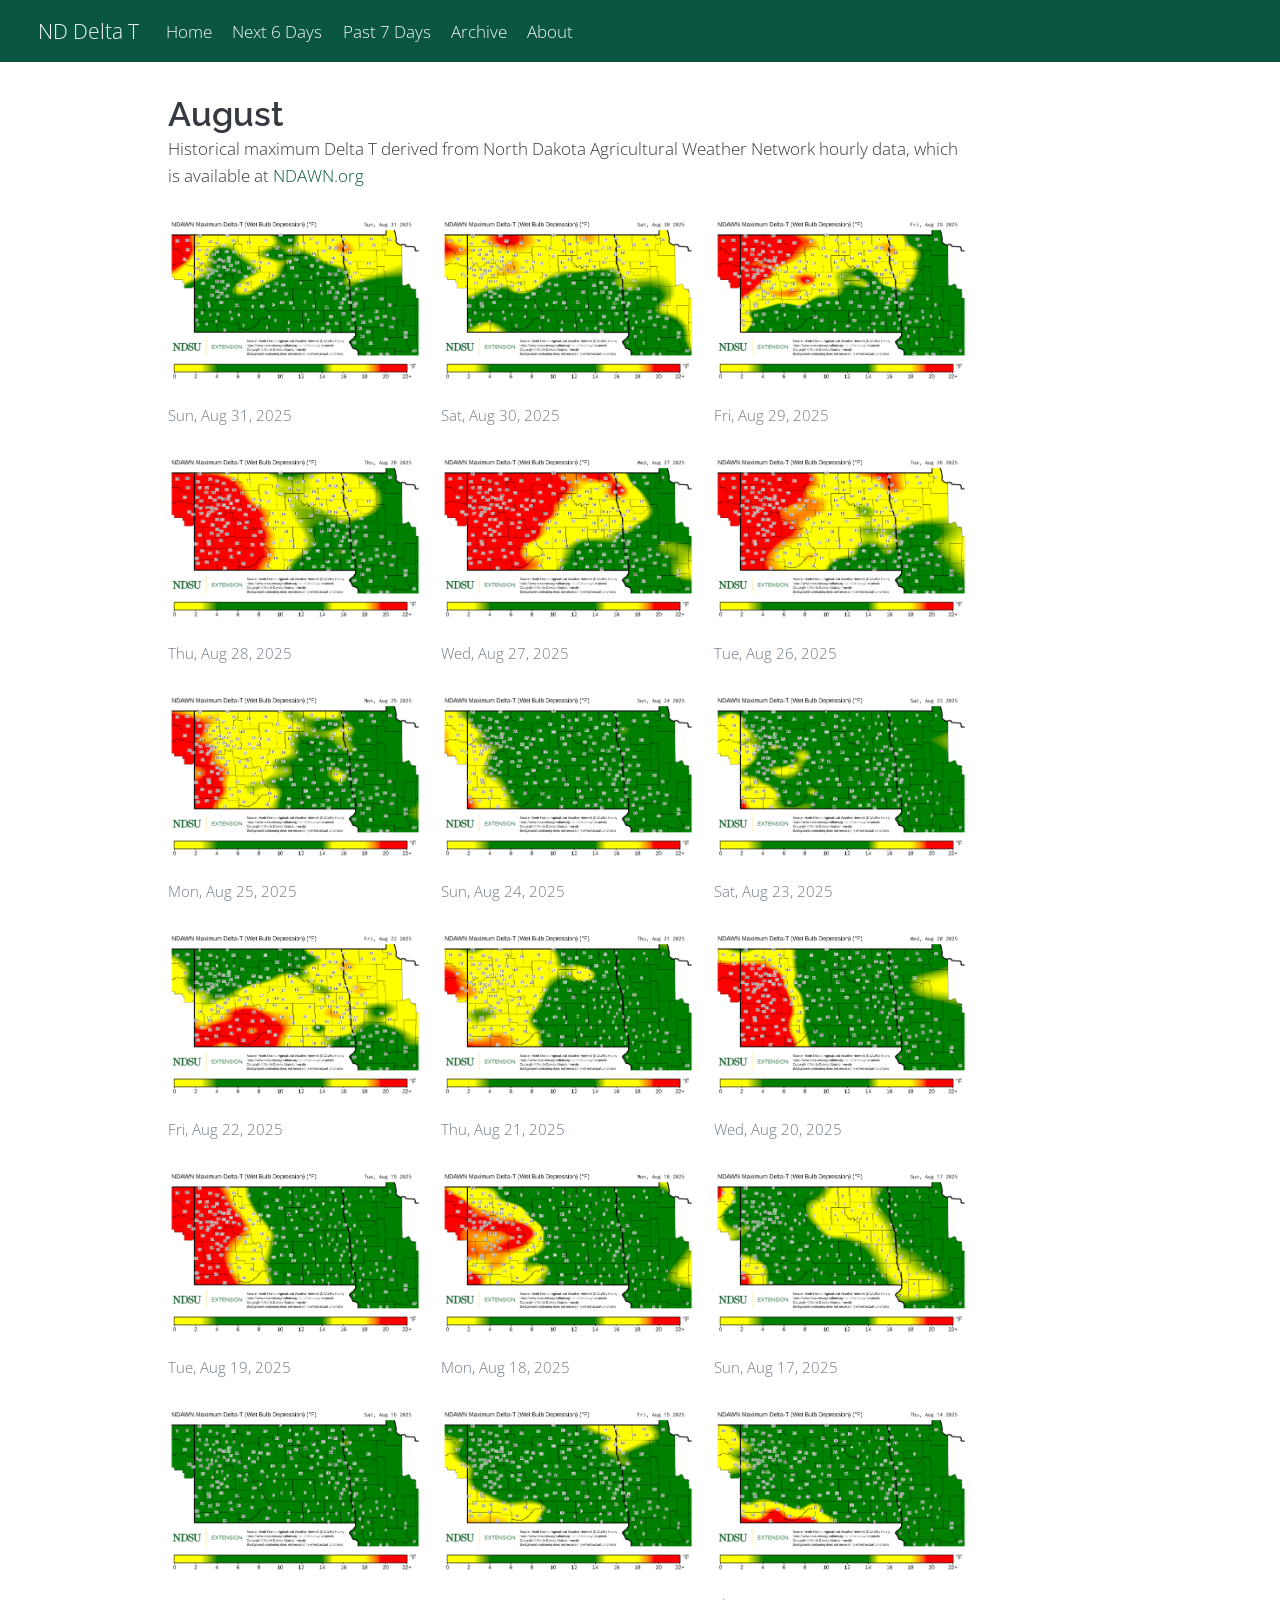
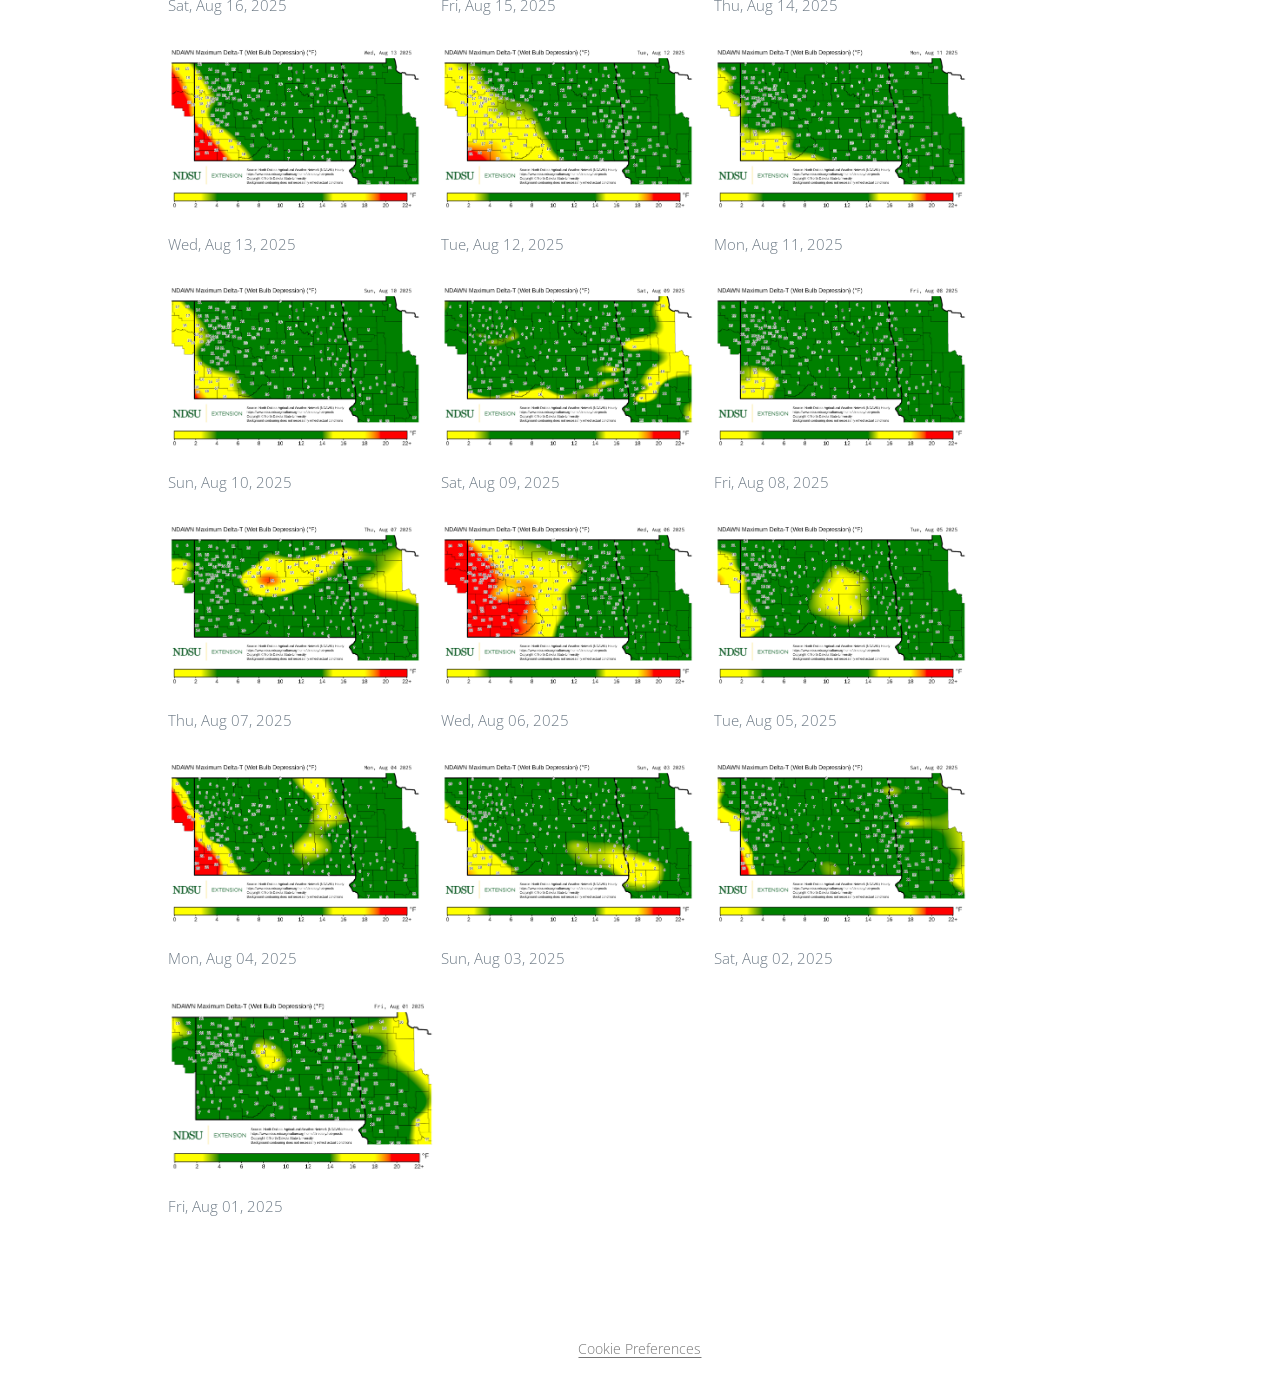
==== galleries/aug/index.html @ 1aa44718 "Built site for gh-pages" ====
<!DOCTYPE html>
<html xmlns="http://www.w3.org/1999/xhtml" lang="en" xml:lang="en"><head>

<meta charset="utf-8">
<meta name="generator" content="quarto-1.7.34">

<meta name="viewport" content="width=device-width, initial-scale=1.0, user-scalable=yes">

<meta name="description" content="Historical maximum Delta T derived from North Dakota Agricultural Weather Network hourly data, which is available at NDAWN.org">

<title>August – ND Delta T</title>
<style>
code{white-space: pre-wrap;}
span.smallcaps{font-variant: small-caps;}
div.columns{display: flex; gap: min(4vw, 1.5em);}
div.column{flex: auto; overflow-x: auto;}
div.hanging-indent{margin-left: 1.5em; text-indent: -1.5em;}
ul.task-list{list-style: none;}
ul.task-list li input[type="checkbox"] {
  width: 0.8em;
  margin: 0 0.8em 0.2em -1em; /* quarto-specific, see https://github.com/quarto-dev/quarto-cli/issues/4556 */ 
  vertical-align: middle;
}
</style>


<script src="../../site_libs/quarto-nav/quarto-nav.js"></script>
<script src="../../site_libs/quarto-nav/headroom.min.js"></script>
<script src="../../site_libs/clipboard/clipboard.min.js"></script>
<script src="../../site_libs/quarto-search/autocomplete.umd.js"></script>
<script src="../../site_libs/quarto-search/fuse.min.js"></script>
<script src="../../site_libs/quarto-search/quarto-search.js"></script>
<meta name="quarto:offset" content="../../">
<script src="../../site_libs/cookie-consent/cookie-consent.js"></script>
<link href="../../site_libs/cookie-consent/cookie-consent.css" rel="stylesheet">
<script src="../../site_libs/quarto-html/quarto.js" type="module"></script>
<script src="../../site_libs/quarto-html/tabsets/tabsets.js" type="module"></script>
<script src="../../site_libs/quarto-html/popper.min.js"></script>
<script src="../../site_libs/quarto-html/tippy.umd.min.js"></script>
<script src="../../site_libs/quarto-html/anchor.min.js"></script>
<link href="../../site_libs/quarto-html/tippy.css" rel="stylesheet">
<link href="../../site_libs/quarto-html/quarto-syntax-highlighting-7f7559df9aa140eca8ced59a27863313.css" rel="stylesheet" id="quarto-text-highlighting-styles">
<script src="../../site_libs/bootstrap/bootstrap.min.js"></script>
<link href="../../site_libs/bootstrap/bootstrap-icons.css" rel="stylesheet">
<link href="../../site_libs/bootstrap/bootstrap-f0bf9ab536efa5c2243eb771dac2a455.min.css" rel="stylesheet" append-hash="true" id="quarto-bootstrap" data-mode="light">
<script src="../../site_libs/quarto-contrib/glightbox/glightbox.min.js"></script>
<link href="../../site_libs/quarto-contrib/glightbox/glightbox.min.css" rel="stylesheet">
<link href="../../site_libs/quarto-contrib/glightbox/lightbox.css" rel="stylesheet">
<script id="quarto-search-options" type="application/json">{
  "location": "navbar",
  "copy-button": false,
  "collapse-after": 3,
  "panel-placement": "end",
  "type": "overlay",
  "limit": 50,
  "keyboard-shortcut": [
    "f",
    "/",
    "s"
  ],
  "show-item-context": false,
  "language": {
    "search-no-results-text": "No results",
    "search-matching-documents-text": "matching documents",
    "search-copy-link-title": "Copy link to search",
    "search-hide-matches-text": "Hide additional matches",
    "search-more-match-text": "more match in this document",
    "search-more-matches-text": "more matches in this document",
    "search-clear-button-title": "Clear",
    "search-text-placeholder": "",
    "search-detached-cancel-button-title": "Cancel",
    "search-submit-button-title": "Submit",
    "search-label": "Search"
  }
}</script>
<script async="" src="https://www.googletagmanager.com/gtag/js?id=G-9KB6294MHK"></script>

<script type="text/plain" cookie-consent="tracking">

window.dataLayer = window.dataLayer || [];
function gtag(){dataLayer.push(arguments);}
gtag('js', new Date());
gtag('config', 'G-9KB6294MHK', { 'anonymize_ip': true});
</script>

<script type="text/javascript" charset="UTF-8">
document.addEventListener('DOMContentLoaded', function () {
cookieconsent.run({
  "notice_banner_type":"simple",
  "consent_type":"implied",
  "palette":"light",
  "language":"en",
  "page_load_consent_levels":["strictly-necessary","functionality","tracking","targeting"],
  "notice_banner_reject_button_hide":false,
  "preferences_center_close_button_hide":false,
  "website_name":""
  ,
"language":"en"
  });
});
</script> 
  


<link rel="stylesheet" href="../../styles.css">
</head>

<body class="nav-fixed quarto-light">

<div id="quarto-search-results"></div>
  <header id="quarto-header" class="headroom fixed-top">
    <nav class="navbar navbar-expand-lg " data-bs-theme="dark">
      <div class="navbar-container container-fluid">
      <div class="navbar-brand-container mx-auto">
    <a href="../../index.html" class="navbar-brand navbar-brand-logo">
    <img src="../../bin/ndsu-extension-gold-white-logo.png" alt="" class="navbar-logo">
    </a>
    <a class="navbar-brand" href="../../index.html">
    <span class="navbar-title">ND Delta T</span>
    </a>
  </div>
          <button class="navbar-toggler" type="button" data-bs-toggle="collapse" data-bs-target="#navbarCollapse" aria-controls="navbarCollapse" role="menu" aria-expanded="false" aria-label="Toggle navigation" onclick="if (window.quartoToggleHeadroom) { window.quartoToggleHeadroom(); }">
  <span class="navbar-toggler-icon"></span>
</button>
          <div class="collapse navbar-collapse" id="navbarCollapse">
            <ul class="navbar-nav navbar-nav-scroll me-auto">
  <li class="nav-item">
    <a class="nav-link" href="../../index.html"> 
<span class="menu-text">Home</span></a>
  </li>  
  <li class="nav-item">
    <a class="nav-link" href="../../forecast.html"> 
<span class="menu-text">Next 6 Days</span></a>
  </li>  
  <li class="nav-item">
    <a class="nav-link" href="../../historical.html"> 
<span class="menu-text">Past 7 Days</span></a>
  </li>  
  <li class="nav-item">
    <a class="nav-link" href="../../galleries.html"> 
<span class="menu-text">Archive</span></a>
  </li>  
  <li class="nav-item">
    <a class="nav-link" href="../../about.html"> 
<span class="menu-text">About</span></a>
  </li>  
</ul>
          </div> <!-- /navcollapse -->
            <div class="quarto-navbar-tools">
</div>
      </div> <!-- /container-fluid -->
    </nav>
</header>
<!-- content -->
<div id="quarto-content" class="quarto-container page-columns page-rows-contents page-layout-article page-navbar">
<!-- sidebar -->
<!-- margin-sidebar -->
    <div id="quarto-margin-sidebar" class="sidebar margin-sidebar zindex-bottom">
        
    </div>
<!-- main -->
<main class="content" id="quarto-document-content">

<header id="title-block-header" class="quarto-title-block default">
<div class="quarto-title">
<h1 class="title">August</h1>
</div>

<div>
  <div class="description">
    Historical maximum Delta T derived from North Dakota Agricultural Weather Network hourly data, which is available at <a href="https://ndawn.ndsu.nodak.edu/current.html">NDAWN.org</a>
  </div>
</div>


<div class="quarto-title-meta">

    
  
    
  </div>
  


</header>


<div class="quarto-layout-panel" data-layout-ncol="3">
<div class="quarto-layout-row">
<div class="quarto-layout-cell" style="flex-basis: 33.3%;justify-content: flex-start;">
<div class="quarto-figure quarto-figure-center">
<figure class="figure">
<p><a href="images/historical-delta-t-2025-08-31.png" class="lightbox" data-gallery="gallery" title="Sun, Aug 31, 2025"><img src="images/historical-delta-t-2025-08-31.png" class="img-fluid figure-img" alt="historical-delta-t-2025-08-31"></a></p>
<figcaption>Sun, Aug 31, 2025</figcaption>
</figure>
</div>
</div>
<div class="quarto-layout-cell" style="flex-basis: 33.3%;justify-content: flex-start;">
<div class="quarto-figure quarto-figure-center">
<figure class="figure">
<p><a href="images/historical-delta-t-2025-08-30.png" class="lightbox" data-gallery="gallery" title="Sat, Aug 30, 2025"><img src="images/historical-delta-t-2025-08-30.png" class="img-fluid figure-img" alt="historical-delta-t-2025-08-30"></a></p>
<figcaption>Sat, Aug 30, 2025</figcaption>
</figure>
</div>
</div>
<div class="quarto-layout-cell" style="flex-basis: 33.3%;justify-content: flex-start;">
<div class="quarto-figure quarto-figure-center">
<figure class="figure">
<p><a href="images/historical-delta-t-2025-08-29.png" class="lightbox" data-gallery="gallery" title="Fri, Aug 29, 2025"><img src="images/historical-delta-t-2025-08-29.png" class="img-fluid figure-img" alt="historical-delta-t-2025-08-29"></a></p>
<figcaption>Fri, Aug 29, 2025</figcaption>
</figure>
</div>
</div>
</div>
<div class="quarto-layout-row">
<div class="quarto-layout-cell" style="flex-basis: 33.3%;justify-content: flex-start;">
<div class="quarto-figure quarto-figure-center">
<figure class="figure">
<p><a href="images/historical-delta-t-2025-08-28.png" class="lightbox" data-gallery="gallery" title="Thu, Aug 28, 2025"><img src="images/historical-delta-t-2025-08-28.png" class="img-fluid figure-img" alt="historical-delta-t-2025-08-28"></a></p>
<figcaption>Thu, Aug 28, 2025</figcaption>
</figure>
</div>
</div>
<div class="quarto-layout-cell" style="flex-basis: 33.3%;justify-content: flex-start;">
<div class="quarto-figure quarto-figure-center">
<figure class="figure">
<p><a href="images/historical-delta-t-2025-08-27.png" class="lightbox" data-gallery="gallery" title="Wed, Aug 27, 2025"><img src="images/historical-delta-t-2025-08-27.png" class="img-fluid figure-img" alt="historical-delta-t-2025-08-27"></a></p>
<figcaption>Wed, Aug 27, 2025</figcaption>
</figure>
</div>
</div>
<div class="quarto-layout-cell" style="flex-basis: 33.3%;justify-content: flex-start;">
<div class="quarto-figure quarto-figure-center">
<figure class="figure">
<p><a href="images/historical-delta-t-2025-08-26.png" class="lightbox" data-gallery="gallery" title="Tue, Aug 26, 2025"><img src="images/historical-delta-t-2025-08-26.png" class="img-fluid figure-img" alt="historical-delta-t-2025-08-26"></a></p>
<figcaption>Tue, Aug 26, 2025</figcaption>
</figure>
</div>
</div>
</div>
<div class="quarto-layout-row">
<div class="quarto-layout-cell" style="flex-basis: 33.3%;justify-content: flex-start;">
<div class="quarto-figure quarto-figure-center">
<figure class="figure">
<p><a href="images/historical-delta-t-2025-08-25.png" class="lightbox" data-gallery="gallery" title="Mon, Aug 25, 2025"><img src="images/historical-delta-t-2025-08-25.png" class="img-fluid figure-img" alt="historical-delta-t-2025-08-25"></a></p>
<figcaption>Mon, Aug 25, 2025</figcaption>
</figure>
</div>
</div>
<div class="quarto-layout-cell" style="flex-basis: 33.3%;justify-content: flex-start;">
<div class="quarto-figure quarto-figure-center">
<figure class="figure">
<p><a href="images/historical-delta-t-2025-08-24.png" class="lightbox" data-gallery="gallery" title="Sun, Aug 24, 2025"><img src="images/historical-delta-t-2025-08-24.png" class="img-fluid figure-img" alt="historical-delta-t-2025-08-24"></a></p>
<figcaption>Sun, Aug 24, 2025</figcaption>
</figure>
</div>
</div>
<div class="quarto-layout-cell" style="flex-basis: 33.3%;justify-content: flex-start;">
<div class="quarto-figure quarto-figure-center">
<figure class="figure">
<p><a href="images/historical-delta-t-2025-08-23.png" class="lightbox" data-gallery="gallery" title="Sat, Aug 23, 2025"><img src="images/historical-delta-t-2025-08-23.png" class="img-fluid figure-img" alt="historical-delta-t-2025-08-23"></a></p>
<figcaption>Sat, Aug 23, 2025</figcaption>
</figure>
</div>
</div>
</div>
<div class="quarto-layout-row">
<div class="quarto-layout-cell" style="flex-basis: 33.3%;justify-content: flex-start;">
<div class="quarto-figure quarto-figure-center">
<figure class="figure">
<p><a href="images/historical-delta-t-2025-08-22.png" class="lightbox" data-gallery="gallery" title="Fri, Aug 22, 2025"><img src="images/historical-delta-t-2025-08-22.png" class="img-fluid figure-img" alt="historical-delta-t-2025-08-22"></a></p>
<figcaption>Fri, Aug 22, 2025</figcaption>
</figure>
</div>
</div>
<div class="quarto-layout-cell" style="flex-basis: 33.3%;justify-content: flex-start;">
<div class="quarto-figure quarto-figure-center">
<figure class="figure">
<p><a href="images/historical-delta-t-2025-08-21.png" class="lightbox" data-gallery="gallery" title="Thu, Aug 21, 2025"><img src="images/historical-delta-t-2025-08-21.png" class="img-fluid figure-img" alt="historical-delta-t-2025-08-21"></a></p>
<figcaption>Thu, Aug 21, 2025</figcaption>
</figure>
</div>
</div>
<div class="quarto-layout-cell" style="flex-basis: 33.3%;justify-content: flex-start;">
<div class="quarto-figure quarto-figure-center">
<figure class="figure">
<p><a href="images/historical-delta-t-2025-08-20.png" class="lightbox" data-gallery="gallery" title="Wed, Aug 20, 2025"><img src="images/historical-delta-t-2025-08-20.png" class="img-fluid figure-img" alt="historical-delta-t-2025-08-20"></a></p>
<figcaption>Wed, Aug 20, 2025</figcaption>
</figure>
</div>
</div>
</div>
<div class="quarto-layout-row">
<div class="quarto-layout-cell" style="flex-basis: 33.3%;justify-content: flex-start;">
<div class="quarto-figure quarto-figure-center">
<figure class="figure">
<p><a href="images/historical-delta-t-2025-08-19.png" class="lightbox" data-gallery="gallery" title="Tue, Aug 19, 2025"><img src="images/historical-delta-t-2025-08-19.png" class="img-fluid figure-img" alt="historical-delta-t-2025-08-19"></a></p>
<figcaption>Tue, Aug 19, 2025</figcaption>
</figure>
</div>
</div>
<div class="quarto-layout-cell" style="flex-basis: 33.3%;justify-content: flex-start;">
<div class="quarto-figure quarto-figure-center">
<figure class="figure">
<p><a href="images/historical-delta-t-2025-08-18.png" class="lightbox" data-gallery="gallery" title="Mon, Aug 18, 2025"><img src="images/historical-delta-t-2025-08-18.png" class="img-fluid figure-img" alt="historical-delta-t-2025-08-18"></a></p>
<figcaption>Mon, Aug 18, 2025</figcaption>
</figure>
</div>
</div>
<div class="quarto-layout-cell" style="flex-basis: 33.3%;justify-content: flex-start;">
<div class="quarto-figure quarto-figure-center">
<figure class="figure">
<p><a href="images/historical-delta-t-2025-08-17.png" class="lightbox" data-gallery="gallery" title="Sun, Aug 17, 2025"><img src="images/historical-delta-t-2025-08-17.png" class="img-fluid figure-img" alt="historical-delta-t-2025-08-17"></a></p>
<figcaption>Sun, Aug 17, 2025</figcaption>
</figure>
</div>
</div>
</div>
<div class="quarto-layout-row">
<div class="quarto-layout-cell" style="flex-basis: 33.3%;justify-content: flex-start;">
<div class="quarto-figure quarto-figure-center">
<figure class="figure">
<p><a href="images/historical-delta-t-2025-08-16.png" class="lightbox" data-gallery="gallery" title="Sat, Aug 16, 2025"><img src="images/historical-delta-t-2025-08-16.png" class="img-fluid figure-img" alt="historical-delta-t-2025-08-16"></a></p>
<figcaption>Sat, Aug 16, 2025</figcaption>
</figure>
</div>
</div>
<div class="quarto-layout-cell" style="flex-basis: 33.3%;justify-content: flex-start;">
<div class="quarto-figure quarto-figure-center">
<figure class="figure">
<p><a href="images/historical-delta-t-2025-08-15.png" class="lightbox" data-gallery="gallery" title="Fri, Aug 15, 2025"><img src="images/historical-delta-t-2025-08-15.png" class="img-fluid figure-img" alt="historical-delta-t-2025-08-15"></a></p>
<figcaption>Fri, Aug 15, 2025</figcaption>
</figure>
</div>
</div>
<div class="quarto-layout-cell" style="flex-basis: 33.3%;justify-content: flex-start;">
<div class="quarto-figure quarto-figure-center">
<figure class="figure">
<p><a href="images/historical-delta-t-2025-08-14.png" class="lightbox" data-gallery="gallery" title="Thu, Aug 14, 2025"><img src="images/historical-delta-t-2025-08-14.png" class="img-fluid figure-img" alt="historical-delta-t-2025-08-14"></a></p>
<figcaption>Thu, Aug 14, 2025</figcaption>
</figure>
</div>
</div>
</div>
<div class="quarto-layout-row">
<div class="quarto-layout-cell" style="flex-basis: 33.3%;justify-content: flex-start;">
<div class="quarto-figure quarto-figure-center">
<figure class="figure">
<p><a href="images/historical-delta-t-2025-08-13.png" class="lightbox" data-gallery="gallery" title="Wed, Aug 13, 2025"><img src="images/historical-delta-t-2025-08-13.png" class="img-fluid figure-img" alt="historical-delta-t-2025-08-13"></a></p>
<figcaption>Wed, Aug 13, 2025</figcaption>
</figure>
</div>
</div>
<div class="quarto-layout-cell" style="flex-basis: 33.3%;justify-content: flex-start;">
<div class="quarto-figure quarto-figure-center">
<figure class="figure">
<p><a href="images/historical-delta-t-2025-08-12.png" class="lightbox" data-gallery="gallery" title="Tue, Aug 12, 2025"><img src="images/historical-delta-t-2025-08-12.png" class="img-fluid figure-img" alt="historical-delta-t-2025-08-12"></a></p>
<figcaption>Tue, Aug 12, 2025</figcaption>
</figure>
</div>
</div>
<div class="quarto-layout-cell" style="flex-basis: 33.3%;justify-content: flex-start;">
<div class="quarto-figure quarto-figure-center">
<figure class="figure">
<p><a href="images/historical-delta-t-2025-08-11.png" class="lightbox" data-gallery="gallery" title="Mon, Aug 11, 2025"><img src="images/historical-delta-t-2025-08-11.png" class="img-fluid figure-img" alt="historical-delta-t-2025-08-11"></a></p>
<figcaption>Mon, Aug 11, 2025</figcaption>
</figure>
</div>
</div>
</div>
<div class="quarto-layout-row">
<div class="quarto-layout-cell" style="flex-basis: 33.3%;justify-content: flex-start;">
<div class="quarto-figure quarto-figure-center">
<figure class="figure">
<p><a href="images/historical-delta-t-2025-08-10.png" class="lightbox" data-gallery="gallery" title="Sun, Aug 10, 2025"><img src="images/historical-delta-t-2025-08-10.png" class="img-fluid figure-img" alt="historical-delta-t-2025-08-10"></a></p>
<figcaption>Sun, Aug 10, 2025</figcaption>
</figure>
</div>
</div>
<div class="quarto-layout-cell" style="flex-basis: 33.3%;justify-content: flex-start;">
<div class="quarto-figure quarto-figure-center">
<figure class="figure">
<p><a href="images/historical-delta-t-2025-08-09.png" class="lightbox" data-gallery="gallery" title="Sat, Aug 09, 2025"><img src="images/historical-delta-t-2025-08-09.png" class="img-fluid figure-img" alt="historical-delta-t-2025-08-09"></a></p>
<figcaption>Sat, Aug 09, 2025</figcaption>
</figure>
</div>
</div>
<div class="quarto-layout-cell" style="flex-basis: 33.3%;justify-content: flex-start;">
<div class="quarto-figure quarto-figure-center">
<figure class="figure">
<p><a href="images/historical-delta-t-2025-08-08.png" class="lightbox" data-gallery="gallery" title="Fri, Aug 08, 2025"><img src="images/historical-delta-t-2025-08-08.png" class="img-fluid figure-img" alt="historical-delta-t-2025-08-08"></a></p>
<figcaption>Fri, Aug 08, 2025</figcaption>
</figure>
</div>
</div>
</div>
<div class="quarto-layout-row">
<div class="quarto-layout-cell" style="flex-basis: 33.3%;justify-content: flex-start;">
<div class="quarto-figure quarto-figure-center">
<figure class="figure">
<p><a href="images/historical-delta-t-2025-08-07.png" class="lightbox" data-gallery="gallery" title="Thu, Aug 07, 2025"><img src="images/historical-delta-t-2025-08-07.png" class="img-fluid figure-img" alt="historical-delta-t-2025-08-07"></a></p>
<figcaption>Thu, Aug 07, 2025</figcaption>
</figure>
</div>
</div>
<div class="quarto-layout-cell" style="flex-basis: 33.3%;justify-content: flex-start;">
<div class="quarto-figure quarto-figure-center">
<figure class="figure">
<p><a href="images/historical-delta-t-2025-08-06.png" class="lightbox" data-gallery="gallery" title="Wed, Aug 06, 2025"><img src="images/historical-delta-t-2025-08-06.png" class="img-fluid figure-img" alt="historical-delta-t-2025-08-06"></a></p>
<figcaption>Wed, Aug 06, 2025</figcaption>
</figure>
</div>
</div>
<div class="quarto-layout-cell" style="flex-basis: 33.3%;justify-content: flex-start;">
<div class="quarto-figure quarto-figure-center">
<figure class="figure">
<p><a href="images/historical-delta-t-2025-08-05.png" class="lightbox" data-gallery="gallery" title="Tue, Aug 05, 2025"><img src="images/historical-delta-t-2025-08-05.png" class="img-fluid figure-img" alt="historical-delta-t-2025-08-05"></a></p>
<figcaption>Tue, Aug 05, 2025</figcaption>
</figure>
</div>
</div>
</div>
<div class="quarto-layout-row">
<div class="quarto-layout-cell" style="flex-basis: 33.3%;justify-content: flex-start;">
<div class="quarto-figure quarto-figure-center">
<figure class="figure">
<p><a href="images/historical-delta-t-2025-08-04.png" class="lightbox" data-gallery="gallery" title="Mon, Aug 04, 2025"><img src="images/historical-delta-t-2025-08-04.png" class="img-fluid figure-img" alt="historical-delta-t-2025-08-04"></a></p>
<figcaption>Mon, Aug 04, 2025</figcaption>
</figure>
</div>
</div>
<div class="quarto-layout-cell" style="flex-basis: 33.3%;justify-content: flex-start;">
<div class="quarto-figure quarto-figure-center">
<figure class="figure">
<p><a href="images/historical-delta-t-2025-08-03.png" class="lightbox" data-gallery="gallery" title="Sun, Aug 03, 2025"><img src="images/historical-delta-t-2025-08-03.png" class="img-fluid figure-img" alt="historical-delta-t-2025-08-03"></a></p>
<figcaption>Sun, Aug 03, 2025</figcaption>
</figure>
</div>
</div>
<div class="quarto-layout-cell" style="flex-basis: 33.3%;justify-content: flex-start;">
<div class="quarto-figure quarto-figure-center">
<figure class="figure">
<p><a href="images/historical-delta-t-2025-08-02.png" class="lightbox" data-gallery="gallery" title="Sat, Aug 02, 2025"><img src="images/historical-delta-t-2025-08-02.png" class="img-fluid figure-img" alt="historical-delta-t-2025-08-02"></a></p>
<figcaption>Sat, Aug 02, 2025</figcaption>
</figure>
</div>
</div>
</div>
<div class="quarto-layout-row">
<div class="quarto-layout-cell" style="flex-basis: 33.3%;justify-content: flex-start;">
<div class="quarto-figure quarto-figure-center">
<figure class="figure">
<p><a href="images/historical-delta-t-2025-08-01.png" class="lightbox" data-gallery="gallery" title="Fri, Aug 01, 2025"><img src="images/historical-delta-t-2025-08-01.png" class="img-fluid figure-img" alt="historical-delta-t-2025-08-01"></a></p>
<figcaption>Fri, Aug 01, 2025</figcaption>
</figure>
</div>
</div>
</div>
</div>



</main> <!-- /main -->
<script id="quarto-html-after-body" type="application/javascript">
  window.document.addEventListener("DOMContentLoaded", function (event) {
    const icon = "";
    const anchorJS = new window.AnchorJS();
    anchorJS.options = {
      placement: 'right',
      icon: icon
    };
    anchorJS.add('.anchored');
    const isCodeAnnotation = (el) => {
      for (const clz of el.classList) {
        if (clz.startsWith('code-annotation-')) {                     
          return true;
        }
      }
      return false;
    }
    const onCopySuccess = function(e) {
      // button target
      const button = e.trigger;
      // don't keep focus
      button.blur();
      // flash "checked"
      button.classList.add('code-copy-button-checked');
      var currentTitle = button.getAttribute("title");
      button.setAttribute("title", "Copied!");
      let tooltip;
      if (window.bootstrap) {
        button.setAttribute("data-bs-toggle", "tooltip");
        button.setAttribute("data-bs-placement", "left");
        button.setAttribute("data-bs-title", "Copied!");
        tooltip = new bootstrap.Tooltip(button, 
          { trigger: "manual", 
            customClass: "code-copy-button-tooltip",
            offset: [0, -8]});
        tooltip.show();    
      }
      setTimeout(function() {
        if (tooltip) {
          tooltip.hide();
          button.removeAttribute("data-bs-title");
          button.removeAttribute("data-bs-toggle");
          button.removeAttribute("data-bs-placement");
        }
        button.setAttribute("title", currentTitle);
        button.classList.remove('code-copy-button-checked');
      }, 1000);
      // clear code selection
      e.clearSelection();
    }
    const getTextToCopy = function(trigger) {
        const codeEl = trigger.previousElementSibling.cloneNode(true);
        for (const childEl of codeEl.children) {
          if (isCodeAnnotation(childEl)) {
            childEl.remove();
          }
        }
        return codeEl.innerText;
    }
    const clipboard = new window.ClipboardJS('.code-copy-button:not([data-in-quarto-modal])', {
      text: getTextToCopy
    });
    clipboard.on('success', onCopySuccess);
    if (window.document.getElementById('quarto-embedded-source-code-modal')) {
      const clipboardModal = new window.ClipboardJS('.code-copy-button[data-in-quarto-modal]', {
        text: getTextToCopy,
        container: window.document.getElementById('quarto-embedded-source-code-modal')
      });
      clipboardModal.on('success', onCopySuccess);
    }
      var localhostRegex = new RegExp(/^(?:http|https):\/\/localhost\:?[0-9]*\//);
      var mailtoRegex = new RegExp(/^mailto:/);
        var filterRegex = new RegExp("https:\/\/raproulx\.github\.io\/nddeltat\/");
      var isInternal = (href) => {
          return filterRegex.test(href) || localhostRegex.test(href) || mailtoRegex.test(href);
      }
      // Inspect non-navigation links and adorn them if external
     var links = window.document.querySelectorAll('a[href]:not(.nav-link):not(.navbar-brand):not(.toc-action):not(.sidebar-link):not(.sidebar-item-toggle):not(.pagination-link):not(.no-external):not([aria-hidden]):not(.dropdown-item):not(.quarto-navigation-tool):not(.about-link)');
      for (var i=0; i<links.length; i++) {
        const link = links[i];
        if (!isInternal(link.href)) {
          // undo the damage that might have been done by quarto-nav.js in the case of
          // links that we want to consider external
          if (link.dataset.originalHref !== undefined) {
            link.href = link.dataset.originalHref;
          }
            // target, if specified
            link.setAttribute("target", "_blank");
            if (link.getAttribute("rel") === null) {
              link.setAttribute("rel", "noopener");
            }
        }
      }
    function tippyHover(el, contentFn, onTriggerFn, onUntriggerFn) {
      const config = {
        allowHTML: true,
        maxWidth: 500,
        delay: 100,
        arrow: false,
        appendTo: function(el) {
            return el.parentElement;
        },
        interactive: true,
        interactiveBorder: 10,
        theme: 'quarto',
        placement: 'bottom-start',
      };
      if (contentFn) {
        config.content = contentFn;
      }
      if (onTriggerFn) {
        config.onTrigger = onTriggerFn;
      }
      if (onUntriggerFn) {
        config.onUntrigger = onUntriggerFn;
      }
      window.tippy(el, config); 
    }
    const noterefs = window.document.querySelectorAll('a[role="doc-noteref"]');
    for (var i=0; i<noterefs.length; i++) {
      const ref = noterefs[i];
      tippyHover(ref, function() {
        // use id or data attribute instead here
        let href = ref.getAttribute('data-footnote-href') || ref.getAttribute('href');
        try { href = new URL(href).hash; } catch {}
        const id = href.replace(/^#\/?/, "");
        const note = window.document.getElementById(id);
        if (note) {
          return note.innerHTML;
        } else {
          return "";
        }
      });
    }
    const xrefs = window.document.querySelectorAll('a.quarto-xref');
    const processXRef = (id, note) => {
      // Strip column container classes
      const stripColumnClz = (el) => {
        el.classList.remove("page-full", "page-columns");
        if (el.children) {
          for (const child of el.children) {
            stripColumnClz(child);
          }
        }
      }
      stripColumnClz(note)
      if (id === null || id.startsWith('sec-')) {
        // Special case sections, only their first couple elements
        const container = document.createElement("div");
        if (note.children && note.children.length > 2) {
          container.appendChild(note.children[0].cloneNode(true));
          for (let i = 1; i < note.children.length; i++) {
            const child = note.children[i];
            if (child.tagName === "P" && child.innerText === "") {
              continue;
            } else {
              container.appendChild(child.cloneNode(true));
              break;
            }
          }
          if (window.Quarto?.typesetMath) {
            window.Quarto.typesetMath(container);
          }
          return container.innerHTML
        } else {
          if (window.Quarto?.typesetMath) {
            window.Quarto.typesetMath(note);
          }
          return note.innerHTML;
        }
      } else {
        // Remove any anchor links if they are present
        const anchorLink = note.querySelector('a.anchorjs-link');
        if (anchorLink) {
          anchorLink.remove();
        }
        if (window.Quarto?.typesetMath) {
          window.Quarto.typesetMath(note);
        }
        if (note.classList.contains("callout")) {
          return note.outerHTML;
        } else {
          return note.innerHTML;
        }
      }
    }
    for (var i=0; i<xrefs.length; i++) {
      const xref = xrefs[i];
      tippyHover(xref, undefined, function(instance) {
        instance.disable();
        let url = xref.getAttribute('href');
        let hash = undefined; 
        if (url.startsWith('#')) {
          hash = url;
        } else {
          try { hash = new URL(url).hash; } catch {}
        }
        if (hash) {
          const id = hash.replace(/^#\/?/, "");
          const note = window.document.getElementById(id);
          if (note !== null) {
            try {
              const html = processXRef(id, note.cloneNode(true));
              instance.setContent(html);
            } finally {
              instance.enable();
              instance.show();
            }
          } else {
            // See if we can fetch this
            fetch(url.split('#')[0])
            .then(res => res.text())
            .then(html => {
              const parser = new DOMParser();
              const htmlDoc = parser.parseFromString(html, "text/html");
              const note = htmlDoc.getElementById(id);
              if (note !== null) {
                const html = processXRef(id, note);
                instance.setContent(html);
              } 
            }).finally(() => {
              instance.enable();
              instance.show();
            });
          }
        } else {
          // See if we can fetch a full url (with no hash to target)
          // This is a special case and we should probably do some content thinning / targeting
          fetch(url)
          .then(res => res.text())
          .then(html => {
            const parser = new DOMParser();
            const htmlDoc = parser.parseFromString(html, "text/html");
            const note = htmlDoc.querySelector('main.content');
            if (note !== null) {
              // This should only happen for chapter cross references
              // (since there is no id in the URL)
              // remove the first header
              if (note.children.length > 0 && note.children[0].tagName === "HEADER") {
                note.children[0].remove();
              }
              const html = processXRef(null, note);
              instance.setContent(html);
            } 
          }).finally(() => {
            instance.enable();
            instance.show();
          });
        }
      }, function(instance) {
      });
    }
        let selectedAnnoteEl;
        const selectorForAnnotation = ( cell, annotation) => {
          let cellAttr = 'data-code-cell="' + cell + '"';
          let lineAttr = 'data-code-annotation="' +  annotation + '"';
          const selector = 'span[' + cellAttr + '][' + lineAttr + ']';
          return selector;
        }
        const selectCodeLines = (annoteEl) => {
          const doc = window.document;
          const targetCell = annoteEl.getAttribute("data-target-cell");
          const targetAnnotation = annoteEl.getAttribute("data-target-annotation");
          const annoteSpan = window.document.querySelector(selectorForAnnotation(targetCell, targetAnnotation));
          const lines = annoteSpan.getAttribute("data-code-lines").split(",");
          const lineIds = lines.map((line) => {
            return targetCell + "-" + line;
          })
          let top = null;
          let height = null;
          let parent = null;
          if (lineIds.length > 0) {
              //compute the position of the single el (top and bottom and make a div)
              const el = window.document.getElementById(lineIds[0]);
              top = el.offsetTop;
              height = el.offsetHeight;
              parent = el.parentElement.parentElement;
            if (lineIds.length > 1) {
              const lastEl = window.document.getElementById(lineIds[lineIds.length - 1]);
              const bottom = lastEl.offsetTop + lastEl.offsetHeight;
              height = bottom - top;
            }
            if (top !== null && height !== null && parent !== null) {
              // cook up a div (if necessary) and position it 
              let div = window.document.getElementById("code-annotation-line-highlight");
              if (div === null) {
                div = window.document.createElement("div");
                div.setAttribute("id", "code-annotation-line-highlight");
                div.style.position = 'absolute';
                parent.appendChild(div);
              }
              div.style.top = top - 2 + "px";
              div.style.height = height + 4 + "px";
              div.style.left = 0;
              let gutterDiv = window.document.getElementById("code-annotation-line-highlight-gutter");
              if (gutterDiv === null) {
                gutterDiv = window.document.createElement("div");
                gutterDiv.setAttribute("id", "code-annotation-line-highlight-gutter");
                gutterDiv.style.position = 'absolute';
                const codeCell = window.document.getElementById(targetCell);
                const gutter = codeCell.querySelector('.code-annotation-gutter');
                gutter.appendChild(gutterDiv);
              }
              gutterDiv.style.top = top - 2 + "px";
              gutterDiv.style.height = height + 4 + "px";
            }
            selectedAnnoteEl = annoteEl;
          }
        };
        const unselectCodeLines = () => {
          const elementsIds = ["code-annotation-line-highlight", "code-annotation-line-highlight-gutter"];
          elementsIds.forEach((elId) => {
            const div = window.document.getElementById(elId);
            if (div) {
              div.remove();
            }
          });
          selectedAnnoteEl = undefined;
        };
          // Handle positioning of the toggle
      window.addEventListener(
        "resize",
        throttle(() => {
          elRect = undefined;
          if (selectedAnnoteEl) {
            selectCodeLines(selectedAnnoteEl);
          }
        }, 10)
      );
      function throttle(fn, ms) {
      let throttle = false;
      let timer;
        return (...args) => {
          if(!throttle) { // first call gets through
              fn.apply(this, args);
              throttle = true;
          } else { // all the others get throttled
              if(timer) clearTimeout(timer); // cancel #2
              timer = setTimeout(() => {
                fn.apply(this, args);
                timer = throttle = false;
              }, ms);
          }
        };
      }
        // Attach click handler to the DT
        const annoteDls = window.document.querySelectorAll('dt[data-target-cell]');
        for (const annoteDlNode of annoteDls) {
          annoteDlNode.addEventListener('click', (event) => {
            const clickedEl = event.target;
            if (clickedEl !== selectedAnnoteEl) {
              unselectCodeLines();
              const activeEl = window.document.querySelector('dt[data-target-cell].code-annotation-active');
              if (activeEl) {
                activeEl.classList.remove('code-annotation-active');
              }
              selectCodeLines(clickedEl);
              clickedEl.classList.add('code-annotation-active');
            } else {
              // Unselect the line
              unselectCodeLines();
              clickedEl.classList.remove('code-annotation-active');
            }
          });
        }
    const findCites = (el) => {
      const parentEl = el.parentElement;
      if (parentEl) {
        const cites = parentEl.dataset.cites;
        if (cites) {
          return {
            el,
            cites: cites.split(' ')
          };
        } else {
          return findCites(el.parentElement)
        }
      } else {
        return undefined;
      }
    };
    var bibliorefs = window.document.querySelectorAll('a[role="doc-biblioref"]');
    for (var i=0; i<bibliorefs.length; i++) {
      const ref = bibliorefs[i];
      const citeInfo = findCites(ref);
      if (citeInfo) {
        tippyHover(citeInfo.el, function() {
          var popup = window.document.createElement('div');
          citeInfo.cites.forEach(function(cite) {
            var citeDiv = window.document.createElement('div');
            citeDiv.classList.add('hanging-indent');
            citeDiv.classList.add('csl-entry');
            var biblioDiv = window.document.getElementById('ref-' + cite);
            if (biblioDiv) {
              citeDiv.innerHTML = biblioDiv.innerHTML;
            }
            popup.appendChild(citeDiv);
          });
          return popup.innerHTML;
        });
      }
    }
  });
  </script>
</div> <!-- /content -->
<footer class="footer">
  <div class="nav-footer">
    <div class="nav-footer-left">
      &nbsp;
    </div>   
    <div class="nav-footer-center">

<div class="cookie-consent-footer"><a href="#" id="open_preferences_center">Cookie Preferences</a></div></div>
    <div class="nav-footer-right">
      &nbsp;
    </div>
  </div>
</footer>
<script>var lightboxQuarto = GLightbox({"closeEffect":"zoom","descPosition":"bottom","loop":false,"openEffect":"zoom","selector":".lightbox"});
(function() {
  let previousOnload = window.onload;
  window.onload = () => {
    if (previousOnload) {
      previousOnload();
    }
    lightboxQuarto.on('slide_before_load', (data) => {
      const { slideIndex, slideNode, slideConfig, player, trigger } = data;
      const href = trigger.getAttribute('href');
      if (href !== null) {
        const imgEl = window.document.querySelector(`a[href="${href}"] img`);
        if (imgEl !== null) {
          const srcAttr = imgEl.getAttribute("src");
          if (srcAttr && srcAttr.startsWith("data:")) {
            slideConfig.href = srcAttr;
          }
        }
      } 
    });
  
    lightboxQuarto.on('slide_after_load', (data) => {
      const { slideIndex, slideNode, slideConfig, player, trigger } = data;
      if (window.Quarto?.typesetMath) {
        window.Quarto.typesetMath(slideNode);
      }
    });
  
  };
  
})();
          </script>




</body></html>
---- site_libs/quarto-html/quarto-syntax-highlighting-7f7559df9aa140eca8ced59a27863313.css ----
/* quarto syntax highlight colors */
:root {
  --quarto-hl-ot-color: #003B4F;
  --quarto-hl-at-color: #657422;
  --quarto-hl-ss-color: #20794D;
  --quarto-hl-an-color: #5E5E5E;
  --quarto-hl-fu-color: #4758AB;
  --quarto-hl-st-color: #20794D;
  --quarto-hl-cf-color: #003B4F;
  --quarto-hl-op-color: #5E5E5E;
  --quarto-hl-er-color: #AD0000;
  --quarto-hl-bn-color: #AD0000;
  --quarto-hl-al-color: #AD0000;
  --quarto-hl-va-color: #111111;
  --quarto-hl-bu-color: inherit;
  --quarto-hl-ex-color: inherit;
  --quarto-hl-pp-color: #AD0000;
  --quarto-hl-in-color: #5E5E5E;
  --quarto-hl-vs-color: #20794D;
  --quarto-hl-wa-color: #5E5E5E;
  --quarto-hl-do-color: #5E5E5E;
  --quarto-hl-im-color: #00769E;
  --quarto-hl-ch-color: #20794D;
  --quarto-hl-dt-color: #AD0000;
  --quarto-hl-fl-color: #AD0000;
  --quarto-hl-co-color: #5E5E5E;
  --quarto-hl-cv-color: #5E5E5E;
  --quarto-hl-cn-color: #8f5902;
  --quarto-hl-sc-color: #5E5E5E;
  --quarto-hl-dv-color: #AD0000;
  --quarto-hl-kw-color: #003B4F;
}

/* other quarto variables */
:root {
  --quarto-font-monospace: Source Code Pro;
}

/* syntax highlight based on Pandoc's rules */
pre > code.sourceCode > span {
  color: #003B4F;
}

code.sourceCode > span {
  color: #003B4F;
}

div.sourceCode,
div.sourceCode pre.sourceCode {
  color: #003B4F;
}

/* Normal */
code span {
  color: #003B4F;
}

/* Alert */
code span.al {
  color: #AD0000;
  font-style: inherit;
}

/* Annotation */
code span.an {
  color: #5E5E5E;
  font-style: inherit;
}

/* Attribute */
code span.at {
  color: #657422;
  font-style: inherit;
}

/* BaseN */
code span.bn {
  color: #AD0000;
  font-style: inherit;
}

/* BuiltIn */
code span.bu {
  font-style: inherit;
}

/* ControlFlow */
code span.cf {
  color: #003B4F;
  font-weight: bold;
  font-style: inherit;
}

/* Char */
code span.ch {
  color: #20794D;
  font-style: inherit;
}

/* Constant */
code span.cn {
  color: #8f5902;
  font-style: inherit;
}

/* Comment */
code span.co {
  color: #5E5E5E;
  font-style: inherit;
}

/* CommentVar */
code span.cv {
  color: #5E5E5E;
  font-style: italic;
}

/* Documentation */
code span.do {
  color: #5E5E5E;
  font-style: italic;
}

/* DataType */
code span.dt {
  color: #AD0000;
  font-style: inherit;
}

/* DecVal */
code span.dv {
  color: #AD0000;
  font-style: inherit;
}

/* Error */
code span.er {
  color: #AD0000;
  font-style: inherit;
}

/* Extension */
code span.ex {
  font-style: inherit;
}

/* Float */
code span.fl {
  color: #AD0000;
  font-style: inherit;
}

/* Function */
code span.fu {
  color: #4758AB;
  font-style: inherit;
}

/* Import */
code span.im {
  color: #00769E;
  font-style: inherit;
}

/* Information */
code span.in {
  color: #5E5E5E;
  font-style: inherit;
}

/* Keyword */
code span.kw {
  color: #003B4F;
  font-weight: bold;
  font-style: inherit;
}

/* Operator */
code span.op {
  color: #5E5E5E;
  font-style: inherit;
}

/* Other */
code span.ot {
  color: #003B4F;
  font-style: inherit;
}

/* Preprocessor */
code span.pp {
  color: #AD0000;
  font-style: inherit;
}

/* SpecialChar */
code span.sc {
  color: #5E5E5E;
  font-style: inherit;
}

/* SpecialString */
code span.ss {
  color: #20794D;
  font-style: inherit;
}

/* String */
code span.st {
  color: #20794D;
  font-style: inherit;
}

/* Variable */
code span.va {
  color: #111111;
  font-style: inherit;
}

/* VerbatimString */
code span.vs {
  color: #20794D;
  font-style: inherit;
}

/* Warning */
code span.wa {
  color: #5E5E5E;
  font-style: italic;
}

.prevent-inlining {
  content: "</";
}

/*# sourceMappingURL=122e36eb1da68ad68ba485ee363b0b7a.css.map */
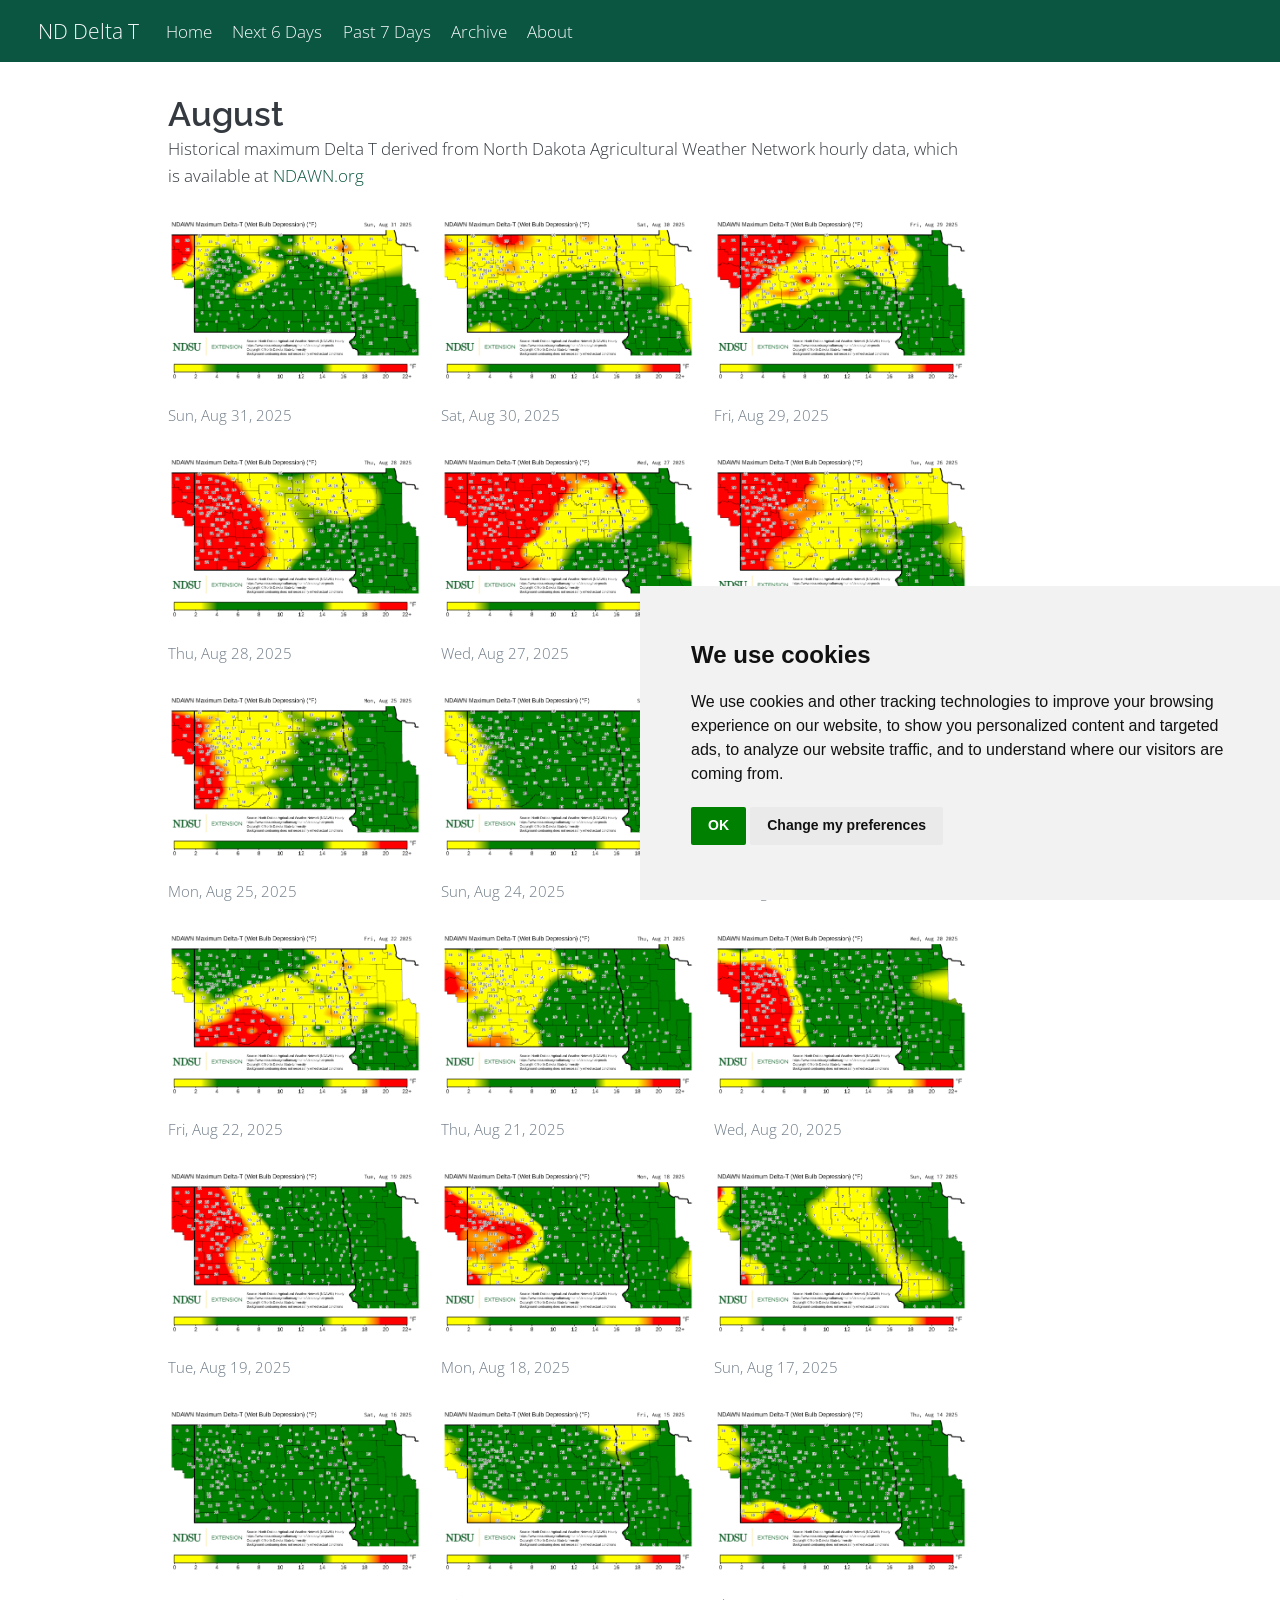
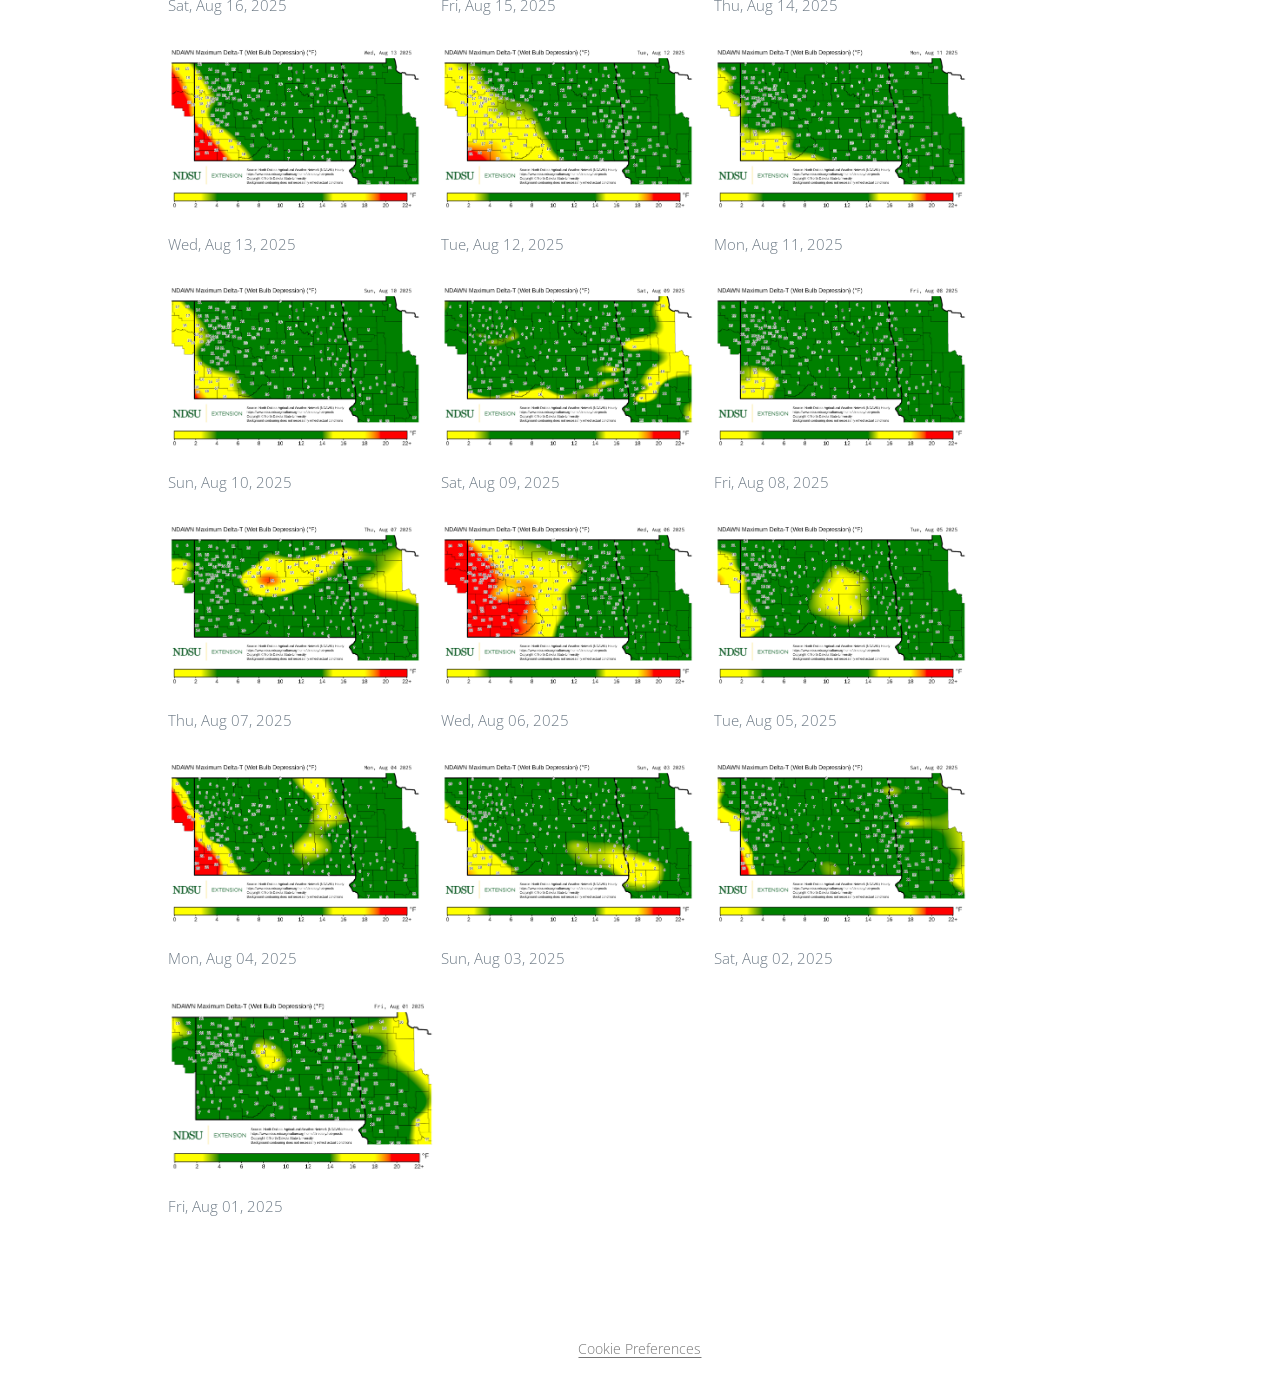
==== commit c971dfb4: "Built site for gh-pages" ====
--- a/galleries/aug/index.html
+++ b/galleries/aug/index.html
@@ -2,7 +2,7 @@
 <html xmlns="http://www.w3.org/1999/xhtml" lang="en" xml:lang="en"><head>
 
 <meta charset="utf-8">
-<meta name="generator" content="quarto-1.7.34">
+<meta name="generator" content="quarto-1.8.24">
 
 <meta name="viewport" content="width=device-width, initial-scale=1.0, user-scalable=yes">
 
@@ -35,14 +35,19 @@
 <link href="../../site_libs/cookie-consent/cookie-consent.css" rel="stylesheet">
 <script src="../../site_libs/quarto-html/quarto.js" type="module"></script>
 <script src="../../site_libs/quarto-html/tabsets/tabsets.js" type="module"></script>
+<script src="../../site_libs/quarto-html/axe/axe-check.js" type="module"></script>
 <script src="../../site_libs/quarto-html/popper.min.js"></script>
 <script src="../../site_libs/quarto-html/tippy.umd.min.js"></script>
 <script src="../../site_libs/quarto-html/anchor.min.js"></script>
 <link href="../../site_libs/quarto-html/tippy.css" rel="stylesheet">
-<link href="../../site_libs/quarto-html/quarto-syntax-highlighting-7f7559df9aa140eca8ced59a27863313.css" rel="stylesheet" id="quarto-text-highlighting-styles">
+<link href="../../site_libs/quarto-html/quarto-syntax-highlighting-e2ebf8e2605a502049583e0d4fe4413a.css" rel="stylesheet" class="quarto-color-scheme" id="quarto-text-highlighting-styles">
+<link href="../../site_libs/quarto-html/quarto-syntax-highlighting-dark-7c0818a6829d610e3ad73bed61f3c46a.css" rel="stylesheet" class="quarto-color-scheme quarto-color-alternate" id="quarto-text-highlighting-styles">
+<link href="../../site_libs/quarto-html/quarto-syntax-highlighting-e2ebf8e2605a502049583e0d4fe4413a.css" rel="stylesheet" class="quarto-color-scheme-extra" id="quarto-text-highlighting-styles">
 <script src="../../site_libs/bootstrap/bootstrap.min.js"></script>
 <link href="../../site_libs/bootstrap/bootstrap-icons.css" rel="stylesheet">
-<link href="../../site_libs/bootstrap/bootstrap-f0bf9ab536efa5c2243eb771dac2a455.min.css" rel="stylesheet" append-hash="true" id="quarto-bootstrap" data-mode="light">
+<link href="../../site_libs/bootstrap/bootstrap-796a071592a44c9e44dc6bca5918c8cb.min.css" rel="stylesheet" append-hash="true" class="quarto-color-scheme" id="quarto-bootstrap" data-mode="light">
+<link href="../../site_libs/bootstrap/bootstrap-dark-857ca062dac10095620c431da619247a.min.css" rel="stylesheet" append-hash="true" class="quarto-color-scheme quarto-color-alternate" id="quarto-bootstrap" data-mode="light">
+<link href="../../site_libs/bootstrap/bootstrap-796a071592a44c9e44dc6bca5918c8cb.min.css" rel="stylesheet" append-hash="true" class="quarto-color-scheme-extra" id="quarto-bootstrap" data-mode="light">
 <script src="../../site_libs/quarto-contrib/glightbox/glightbox.min.js"></script>
 <link href="../../site_libs/quarto-contrib/glightbox/glightbox.min.css" rel="stylesheet">
 <link href="../../site_libs/quarto-contrib/glightbox/lightbox.css" rel="stylesheet">
@@ -113,7 +118,8 @@
       <div class="navbar-container container-fluid">
       <div class="navbar-brand-container mx-auto">
     <a href="../../index.html" class="navbar-brand navbar-brand-logo">
-    <img src="../../bin/ndsu-extension-gold-white-logo.png" alt="" class="navbar-logo">
+    <img src="../../bin/ndsu-extension-gold-white-logo.png" alt="" class="navbar-logo light-content">
+    <img src="../../bin/ndsu-extension-gold-white-logo.png" alt="" class="navbar-logo dark-content">
     </a>
     <a class="navbar-brand" href="../../index.html">
     <span class="navbar-title">ND Delta T</span>
@@ -512,13 +518,14 @@
       e.clearSelection();
     }
     const getTextToCopy = function(trigger) {
-        const codeEl = trigger.previousElementSibling.cloneNode(true);
-        for (const childEl of codeEl.children) {
-          if (isCodeAnnotation(childEl)) {
-            childEl.remove();
-          }
-        }
-        return codeEl.innerText;
+      const outerScaffold = trigger.parentElement.cloneNode(true);
+      const codeEl = outerScaffold.querySelector('code');
+      for (const childEl of codeEl.children) {
+        if (isCodeAnnotation(childEl)) {
+          childEl.remove();
+        }
+      }
+      return codeEl.innerText;
     }
     const clipboard = new window.ClipboardJS('.code-copy-button:not([data-in-quarto-modal])', {
       text: getTextToCopy
--- a/site_libs/quarto-html/quarto-syntax-highlighting-e2ebf8e2605a502049583e0d4fe4413a.css
+++ b/site_libs/quarto-html/quarto-syntax-highlighting-e2ebf8e2605a502049583e0d4fe4413a.css
@@ -0,0 +1,236 @@
+/* quarto syntax highlight colors */
+:root {
+  --quarto-hl-ot-color: #003B4F;
+  --quarto-hl-at-color: #657422;
+  --quarto-hl-ss-color: #20794D;
+  --quarto-hl-an-color: #5E5E5E;
+  --quarto-hl-fu-color: #4758AB;
+  --quarto-hl-st-color: #20794D;
+  --quarto-hl-cf-color: #003B4F;
+  --quarto-hl-op-color: #5E5E5E;
+  --quarto-hl-er-color: #AD0000;
+  --quarto-hl-bn-color: #AD0000;
+  --quarto-hl-al-color: #AD0000;
+  --quarto-hl-va-color: #111111;
+  --quarto-hl-bu-color: inherit;
+  --quarto-hl-ex-color: inherit;
+  --quarto-hl-pp-color: #AD0000;
+  --quarto-hl-in-color: #5E5E5E;
+  --quarto-hl-vs-color: #20794D;
+  --quarto-hl-wa-color: #5E5E5E;
+  --quarto-hl-do-color: #5E5E5E;
+  --quarto-hl-im-color: #00769E;
+  --quarto-hl-ch-color: #20794D;
+  --quarto-hl-dt-color: #AD0000;
+  --quarto-hl-fl-color: #AD0000;
+  --quarto-hl-co-color: #5E5E5E;
+  --quarto-hl-cv-color: #5E5E5E;
+  --quarto-hl-cn-color: #8f5902;
+  --quarto-hl-sc-color: #5E5E5E;
+  --quarto-hl-dv-color: #AD0000;
+  --quarto-hl-kw-color: #003B4F;
+}
+
+/* other quarto variables */
+:root {
+  --quarto-font-monospace: Source Code Pro;
+}
+
+/* syntax highlight based on Pandoc's rules */
+pre > code.sourceCode > span {
+  color: #003B4F;
+}
+
+code.sourceCode > span {
+  color: #003B4F;
+}
+
+div.sourceCode,
+div.sourceCode pre.sourceCode {
+  color: #003B4F;
+}
+
+/* Normal */
+code span {
+  color: #003B4F;
+}
+
+/* Alert */
+code span.al {
+  color: #AD0000;
+  font-style: inherit;
+}
+
+/* Annotation */
+code span.an {
+  color: #5E5E5E;
+  font-style: inherit;
+}
+
+/* Attribute */
+code span.at {
+  color: #657422;
+  font-style: inherit;
+}
+
+/* BaseN */
+code span.bn {
+  color: #AD0000;
+  font-style: inherit;
+}
+
+/* BuiltIn */
+code span.bu {
+  font-style: inherit;
+}
+
+/* ControlFlow */
+code span.cf {
+  color: #003B4F;
+  font-weight: bold;
+  font-style: inherit;
+}
+
+/* Char */
+code span.ch {
+  color: #20794D;
+  font-style: inherit;
+}
+
+/* Constant */
+code span.cn {
+  color: #8f5902;
+  font-style: inherit;
+}
+
+/* Comment */
+code span.co {
+  color: #5E5E5E;
+  font-style: inherit;
+}
+
+/* CommentVar */
+code span.cv {
+  color: #5E5E5E;
+  font-style: italic;
+}
+
+/* Documentation */
+code span.do {
+  color: #5E5E5E;
+  font-style: italic;
+}
+
+/* DataType */
+code span.dt {
+  color: #AD0000;
+  font-style: inherit;
+}
+
+/* DecVal */
+code span.dv {
+  color: #AD0000;
+  font-style: inherit;
+}
+
+/* Error */
+code span.er {
+  color: #AD0000;
+  font-style: inherit;
+}
+
+/* Extension */
+code span.ex {
+  font-style: inherit;
+}
+
+/* Float */
+code span.fl {
+  color: #AD0000;
+  font-style: inherit;
+}
+
+/* Function */
+code span.fu {
+  color: #4758AB;
+  font-style: inherit;
+}
+
+/* Import */
+code span.im {
+  color: #00769E;
+  font-style: inherit;
+}
+
+/* Information */
+code span.in {
+  color: #5E5E5E;
+  font-style: inherit;
+}
+
+/* Keyword */
+code span.kw {
+  color: #003B4F;
+  font-weight: bold;
+  font-style: inherit;
+}
+
+/* Operator */
+code span.op {
+  color: #5E5E5E;
+  font-style: inherit;
+}
+
+/* Other */
+code span.ot {
+  color: #003B4F;
+  font-style: inherit;
+}
+
+/* Preprocessor */
+code span.pp {
+  color: #AD0000;
+  font-style: inherit;
+}
+
+/* SpecialChar */
+code span.sc {
+  color: #5E5E5E;
+  font-style: inherit;
+}
+
+/* SpecialString */
+code span.ss {
+  color: #20794D;
+  font-style: inherit;
+}
+
+/* String */
+code span.st {
+  color: #20794D;
+  font-style: inherit;
+}
+
+/* Variable */
+code span.va {
+  color: #111111;
+  font-style: inherit;
+}
+
+/* VerbatimString */
+code span.vs {
+  color: #20794D;
+  font-style: inherit;
+}
+
+/* Warning */
+code span.wa {
+  color: #5E5E5E;
+  font-style: italic;
+}
+
+.prevent-inlining {
+  content: "</";
+}
+
+/*# sourceMappingURL=41dd5d46540a5aaafa2888e0951efed0.css.map */
--- a/site_libs/quarto-html/quarto-syntax-highlighting-dark-7c0818a6829d610e3ad73bed61f3c46a.css
+++ b/site_libs/quarto-html/quarto-syntax-highlighting-dark-7c0818a6829d610e3ad73bed61f3c46a.css
@@ -0,0 +1,219 @@
+/* quarto syntax highlight colors */
+:root {
+  --quarto-hl-al-color: #f07178;
+  --quarto-hl-an-color: #d4d0ab;
+  --quarto-hl-at-color: #00e0e0;
+  --quarto-hl-bn-color: #d4d0ab;
+  --quarto-hl-bu-color: #abe338;
+  --quarto-hl-ch-color: #abe338;
+  --quarto-hl-co-color: #f8f8f2;
+  --quarto-hl-cv-color: #ffd700;
+  --quarto-hl-cn-color: #ffd700;
+  --quarto-hl-cf-color: #ffa07a;
+  --quarto-hl-dt-color: #ffa07a;
+  --quarto-hl-dv-color: #d4d0ab;
+  --quarto-hl-do-color: #f8f8f2;
+  --quarto-hl-er-color: #f07178;
+  --quarto-hl-ex-color: #00e0e0;
+  --quarto-hl-fl-color: #d4d0ab;
+  --quarto-hl-fu-color: #ffa07a;
+  --quarto-hl-im-color: #abe338;
+  --quarto-hl-in-color: #d4d0ab;
+  --quarto-hl-kw-color: #ffa07a;
+  --quarto-hl-op-color: #ffa07a;
+  --quarto-hl-ot-color: #00e0e0;
+  --quarto-hl-pp-color: #dcc6e0;
+  --quarto-hl-re-color: #00e0e0;
+  --quarto-hl-sc-color: #abe338;
+  --quarto-hl-ss-color: #abe338;
+  --quarto-hl-st-color: #abe338;
+  --quarto-hl-va-color: #00e0e0;
+  --quarto-hl-vs-color: #abe338;
+  --quarto-hl-wa-color: #dcc6e0;
+}
+
+/* other quarto variables */
+:root {
+  --quarto-font-monospace: Source Code Pro;
+}
+
+/* syntax highlight based on Pandoc's rules */
+pre > code.sourceCode > span {
+  color: #f8f8f2;
+}
+
+code.sourceCode > span {
+  color: #f8f8f2;
+}
+
+div.sourceCode,
+div.sourceCode pre.sourceCode {
+  color: #f8f8f2;
+}
+
+/* Normal */
+code span {
+  color: #f8f8f2;
+}
+
+/* Alert */
+code span.al {
+  color: #f07178;
+}
+
+/* Annotation */
+code span.an {
+  color: #d4d0ab;
+}
+
+/* Attribute */
+code span.at {
+  color: #00e0e0;
+}
+
+/* BaseN */
+code span.bn {
+  color: #d4d0ab;
+}
+
+/* BuiltIn */
+code span.bu {
+  color: #abe338;
+}
+
+/* ControlFlow */
+code span.cf {
+  font-weight: bold;
+  color: #ffa07a;
+}
+
+/* Char */
+code span.ch {
+  color: #abe338;
+}
+
+/* Constant */
+code span.cn {
+  color: #ffd700;
+}
+
+/* Comment */
+code span.co {
+  font-style: italic;
+  color: #f8f8f2;
+}
+
+/* CommentVar */
+code span.cv {
+  color: #ffd700;
+}
+
+/* Documentation */
+code span.do {
+  color: #f8f8f2;
+}
+
+/* DataType */
+code span.dt {
+  color: #ffa07a;
+}
+
+/* DecVal */
+code span.dv {
+  color: #d4d0ab;
+}
+
+/* Error */
+code span.er {
+  color: #f07178;
+  text-decoration: underline;
+}
+
+/* Extension */
+code span.ex {
+  font-weight: bold;
+  color: #00e0e0;
+}
+
+/* Float */
+code span.fl {
+  color: #d4d0ab;
+}
+
+/* Function */
+code span.fu {
+  color: #ffa07a;
+}
+
+/* Import */
+code span.im {
+  color: #abe338;
+}
+
+/* Information */
+code span.in {
+  color: #d4d0ab;
+}
+
+/* Keyword */
+code span.kw {
+  font-weight: bold;
+  color: #ffa07a;
+}
+
+/* Operator */
+code span.op {
+  color: #ffa07a;
+}
+
+/* Other */
+code span.ot {
+  color: #00e0e0;
+}
+
+/* Preprocessor */
+code span.pp {
+  color: #dcc6e0;
+}
+
+/* RegionMarker */
+code span.re {
+  background-color: #f8f8f2;
+  color: #00e0e0;
+}
+
+/* SpecialChar */
+code span.sc {
+  color: #abe338;
+}
+
+/* SpecialString */
+code span.ss {
+  color: #abe338;
+}
+
+/* String */
+code span.st {
+  color: #abe338;
+}
+
+/* Variable */
+code span.va {
+  color: #00e0e0;
+}
+
+/* VerbatimString */
+code span.vs {
+  color: #abe338;
+}
+
+/* Warning */
+code span.wa {
+  color: #dcc6e0;
+}
+
+.prevent-inlining {
+  content: "</";
+}
+
+/*# sourceMappingURL=b81cff7d9f9e24979be1c91c36fe2ffb.css.map */
--- a/site_libs/quarto-html/quarto-syntax-highlighting-e2ebf8e2605a502049583e0d4fe4413a.css
+++ b/site_libs/quarto-html/quarto-syntax-highlighting-e2ebf8e2605a502049583e0d4fe4413a.css
@@ -0,0 +1,236 @@
+/* quarto syntax highlight colors */
+:root {
+  --quarto-hl-ot-color: #003B4F;
+  --quarto-hl-at-color: #657422;
+  --quarto-hl-ss-color: #20794D;
+  --quarto-hl-an-color: #5E5E5E;
+  --quarto-hl-fu-color: #4758AB;
+  --quarto-hl-st-color: #20794D;
+  --quarto-hl-cf-color: #003B4F;
+  --quarto-hl-op-color: #5E5E5E;
+  --quarto-hl-er-color: #AD0000;
+  --quarto-hl-bn-color: #AD0000;
+  --quarto-hl-al-color: #AD0000;
+  --quarto-hl-va-color: #111111;
+  --quarto-hl-bu-color: inherit;
+  --quarto-hl-ex-color: inherit;
+  --quarto-hl-pp-color: #AD0000;
+  --quarto-hl-in-color: #5E5E5E;
+  --quarto-hl-vs-color: #20794D;
+  --quarto-hl-wa-color: #5E5E5E;
+  --quarto-hl-do-color: #5E5E5E;
+  --quarto-hl-im-color: #00769E;
+  --quarto-hl-ch-color: #20794D;
+  --quarto-hl-dt-color: #AD0000;
+  --quarto-hl-fl-color: #AD0000;
+  --quarto-hl-co-color: #5E5E5E;
+  --quarto-hl-cv-color: #5E5E5E;
+  --quarto-hl-cn-color: #8f5902;
+  --quarto-hl-sc-color: #5E5E5E;
+  --quarto-hl-dv-color: #AD0000;
+  --quarto-hl-kw-color: #003B4F;
+}
+
+/* other quarto variables */
+:root {
+  --quarto-font-monospace: Source Code Pro;
+}
+
+/* syntax highlight based on Pandoc's rules */
+pre > code.sourceCode > span {
+  color: #003B4F;
+}
+
+code.sourceCode > span {
+  color: #003B4F;
+}
+
+div.sourceCode,
+div.sourceCode pre.sourceCode {
+  color: #003B4F;
+}
+
+/* Normal */
+code span {
+  color: #003B4F;
+}
+
+/* Alert */
+code span.al {
+  color: #AD0000;
+  font-style: inherit;
+}
+
+/* Annotation */
+code span.an {
+  color: #5E5E5E;
+  font-style: inherit;
+}
+
+/* Attribute */
+code span.at {
+  color: #657422;
+  font-style: inherit;
+}
+
+/* BaseN */
+code span.bn {
+  color: #AD0000;
+  font-style: inherit;
+}
+
+/* BuiltIn */
+code span.bu {
+  font-style: inherit;
+}
+
+/* ControlFlow */
+code span.cf {
+  color: #003B4F;
+  font-weight: bold;
+  font-style: inherit;
+}
+
+/* Char */
+code span.ch {
+  color: #20794D;
+  font-style: inherit;
+}
+
+/* Constant */
+code span.cn {
+  color: #8f5902;
+  font-style: inherit;
+}
+
+/* Comment */
+code span.co {
+  color: #5E5E5E;
+  font-style: inherit;
+}
+
+/* CommentVar */
+code span.cv {
+  color: #5E5E5E;
+  font-style: italic;
+}
+
+/* Documentation */
+code span.do {
+  color: #5E5E5E;
+  font-style: italic;
+}
+
+/* DataType */
+code span.dt {
+  color: #AD0000;
+  font-style: inherit;
+}
+
+/* DecVal */
+code span.dv {
+  color: #AD0000;
+  font-style: inherit;
+}
+
+/* Error */
+code span.er {
+  color: #AD0000;
+  font-style: inherit;
+}
+
+/* Extension */
+code span.ex {
+  font-style: inherit;
+}
+
+/* Float */
+code span.fl {
+  color: #AD0000;
+  font-style: inherit;
+}
+
+/* Function */
+code span.fu {
+  color: #4758AB;
+  font-style: inherit;
+}
+
+/* Import */
+code span.im {
+  color: #00769E;
+  font-style: inherit;
+}
+
+/* Information */
+code span.in {
+  color: #5E5E5E;
+  font-style: inherit;
+}
+
+/* Keyword */
+code span.kw {
+  color: #003B4F;
+  font-weight: bold;
+  font-style: inherit;
+}
+
+/* Operator */
+code span.op {
+  color: #5E5E5E;
+  font-style: inherit;
+}
+
+/* Other */
+code span.ot {
+  color: #003B4F;
+  font-style: inherit;
+}
+
+/* Preprocessor */
+code span.pp {
+  color: #AD0000;
+  font-style: inherit;
+}
+
+/* SpecialChar */
+code span.sc {
+  color: #5E5E5E;
+  font-style: inherit;
+}
+
+/* SpecialString */
+code span.ss {
+  color: #20794D;
+  font-style: inherit;
+}
+
+/* String */
+code span.st {
+  color: #20794D;
+  font-style: inherit;
+}
+
+/* Variable */
+code span.va {
+  color: #111111;
+  font-style: inherit;
+}
+
+/* VerbatimString */
+code span.vs {
+  color: #20794D;
+  font-style: inherit;
+}
+
+/* Warning */
+code span.wa {
+  color: #5E5E5E;
+  font-style: italic;
+}
+
+.prevent-inlining {
+  content: "</";
+}
+
+/*# sourceMappingURL=41dd5d46540a5aaafa2888e0951efed0.css.map */
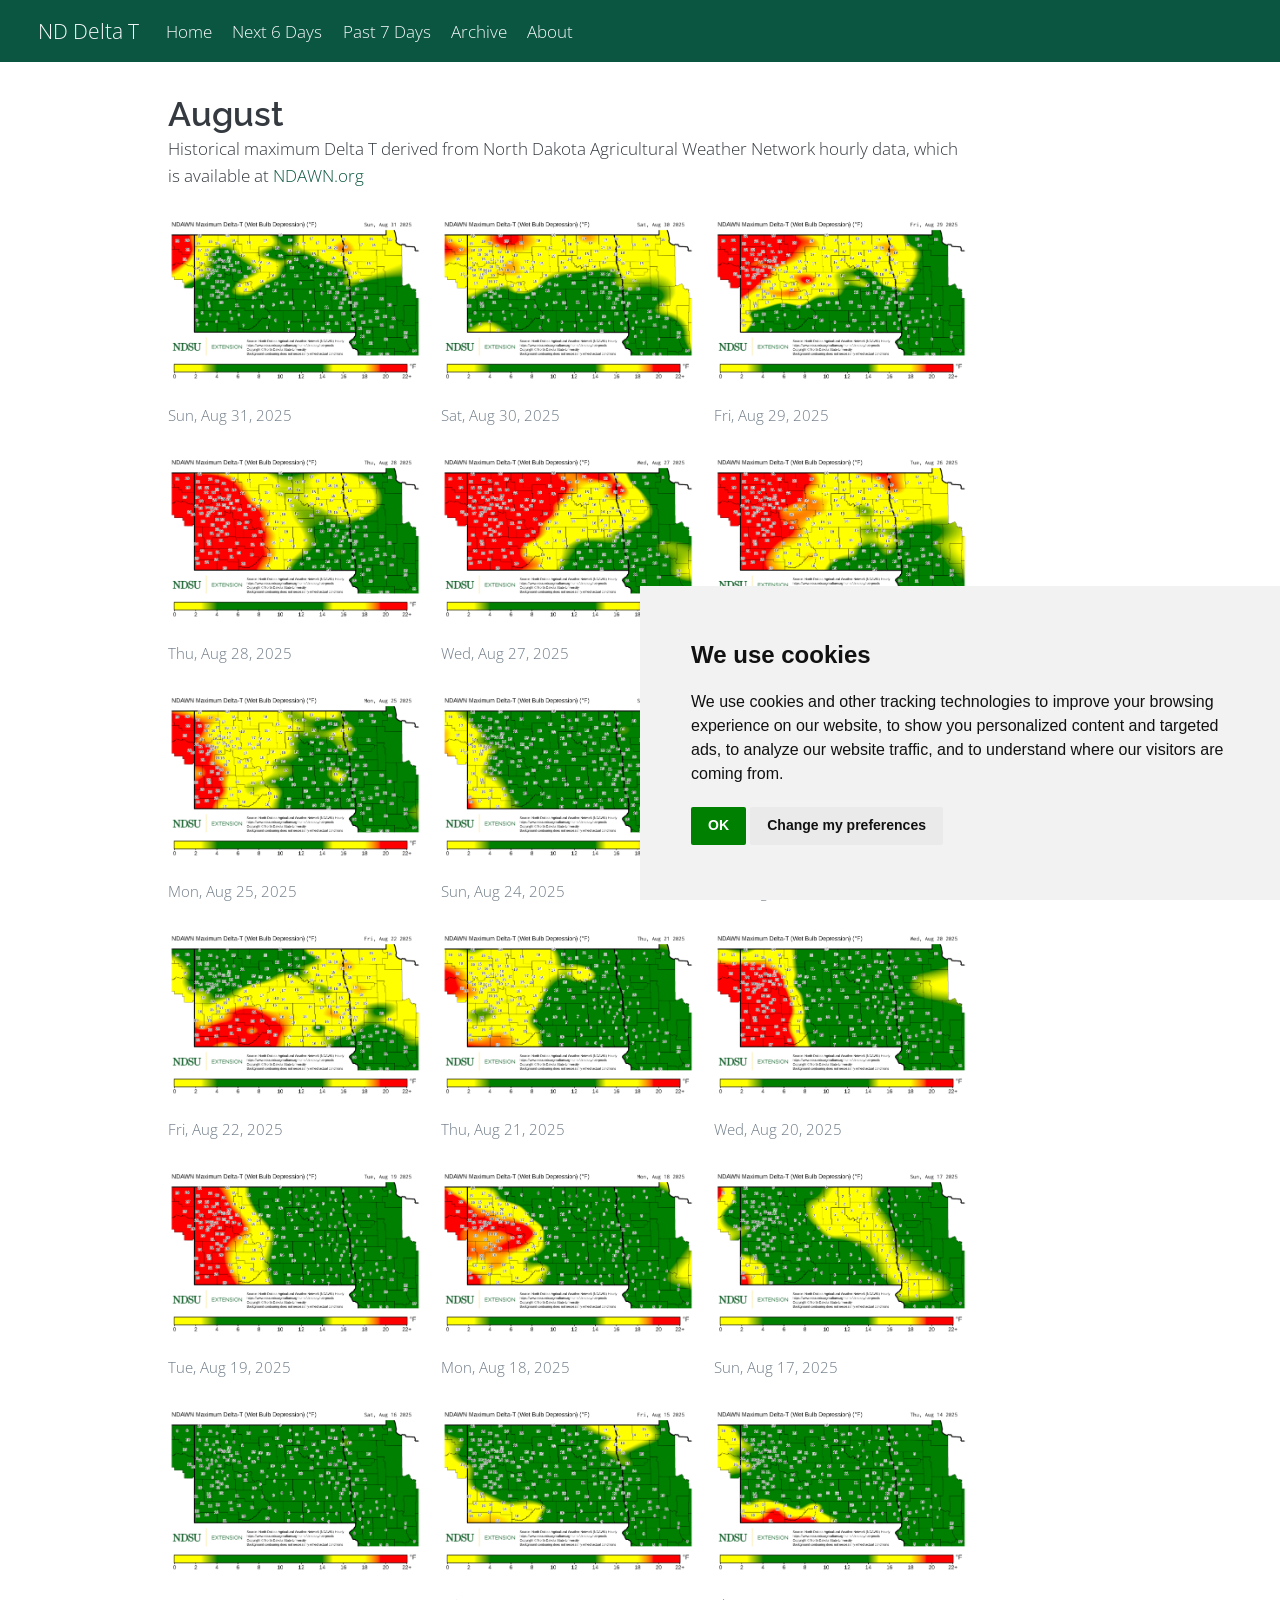
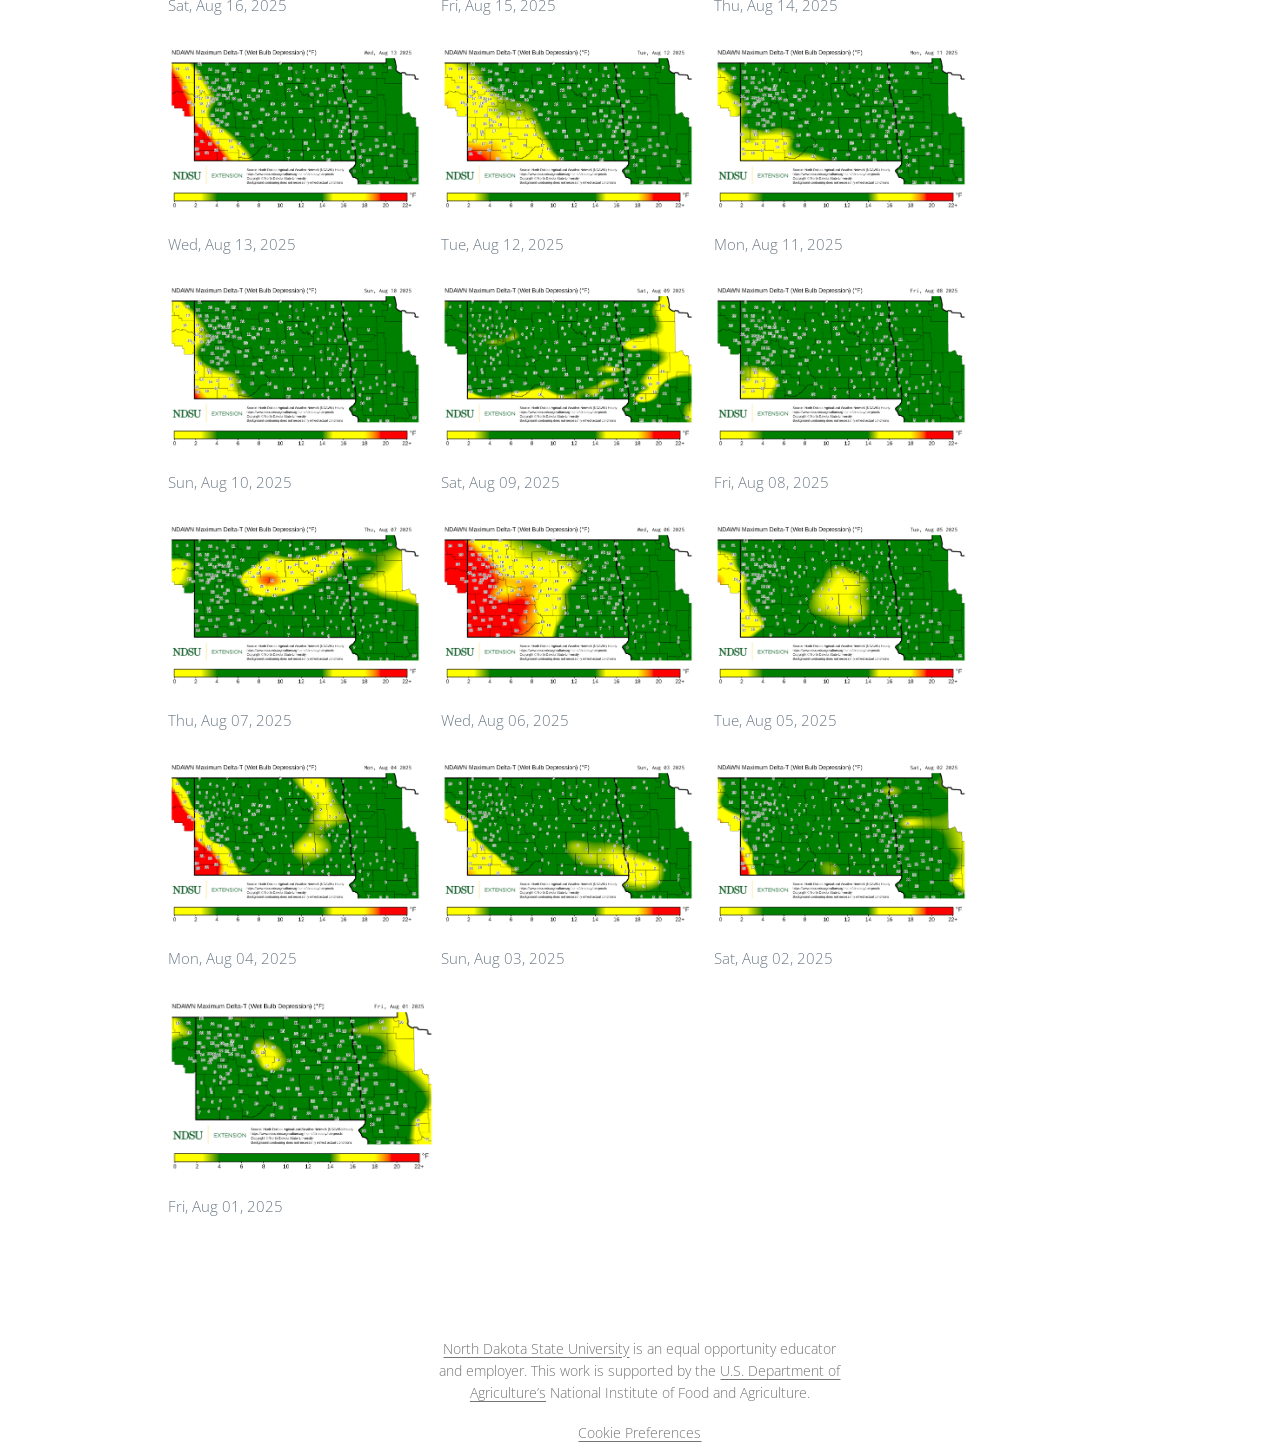
==== commit a2e51197: "Built site for gh-pages" ====
--- a/galleries/aug/index.html
+++ b/galleries/aug/index.html
@@ -2,7 +2,7 @@
 <html xmlns="http://www.w3.org/1999/xhtml" lang="en" xml:lang="en"><head>
 
 <meta charset="utf-8">
-<meta name="generator" content="quarto-1.8.24">
+<meta name="generator" content="quarto-1.8.27">
 
 <meta name="viewport" content="width=device-width, initial-scale=1.0, user-scalable=yes">
 
@@ -40,14 +40,14 @@
 <script src="../../site_libs/quarto-html/tippy.umd.min.js"></script>
 <script src="../../site_libs/quarto-html/anchor.min.js"></script>
 <link href="../../site_libs/quarto-html/tippy.css" rel="stylesheet">
-<link href="../../site_libs/quarto-html/quarto-syntax-highlighting-e2ebf8e2605a502049583e0d4fe4413a.css" rel="stylesheet" class="quarto-color-scheme" id="quarto-text-highlighting-styles">
-<link href="../../site_libs/quarto-html/quarto-syntax-highlighting-dark-7c0818a6829d610e3ad73bed61f3c46a.css" rel="stylesheet" class="quarto-color-scheme quarto-color-alternate" id="quarto-text-highlighting-styles">
-<link href="../../site_libs/quarto-html/quarto-syntax-highlighting-e2ebf8e2605a502049583e0d4fe4413a.css" rel="stylesheet" class="quarto-color-scheme-extra" id="quarto-text-highlighting-styles">
+<link href="../../site_libs/quarto-html/quarto-syntax-highlighting-96cf71f8a821045f18cdd15ab4f392a5.css" rel="stylesheet" class="quarto-color-scheme" id="quarto-text-highlighting-styles">
+<link href="../../site_libs/quarto-html/quarto-syntax-highlighting-dark-7f6c78d74bb938728e1d5ef88acfd284.css" rel="stylesheet" class="quarto-color-scheme quarto-color-alternate" id="quarto-text-highlighting-styles">
+<link href="../../site_libs/quarto-html/quarto-syntax-highlighting-96cf71f8a821045f18cdd15ab4f392a5.css" rel="stylesheet" class="quarto-color-scheme-extra" id="quarto-text-highlighting-styles">
 <script src="../../site_libs/bootstrap/bootstrap.min.js"></script>
 <link href="../../site_libs/bootstrap/bootstrap-icons.css" rel="stylesheet">
-<link href="../../site_libs/bootstrap/bootstrap-796a071592a44c9e44dc6bca5918c8cb.min.css" rel="stylesheet" append-hash="true" class="quarto-color-scheme" id="quarto-bootstrap" data-mode="light">
-<link href="../../site_libs/bootstrap/bootstrap-dark-857ca062dac10095620c431da619247a.min.css" rel="stylesheet" append-hash="true" class="quarto-color-scheme quarto-color-alternate" id="quarto-bootstrap" data-mode="light">
-<link href="../../site_libs/bootstrap/bootstrap-796a071592a44c9e44dc6bca5918c8cb.min.css" rel="stylesheet" append-hash="true" class="quarto-color-scheme-extra" id="quarto-bootstrap" data-mode="light">
+<link href="../../site_libs/bootstrap/bootstrap-c0544ac7c153392d129239568c40afea.min.css" rel="stylesheet" append-hash="true" class="quarto-color-scheme" id="quarto-bootstrap" data-mode="light">
+<link href="../../site_libs/bootstrap/bootstrap-dark-da703515e465ce163b8c38813b473169.min.css" rel="stylesheet" append-hash="true" class="quarto-color-scheme quarto-color-alternate" id="quarto-bootstrap" data-mode="light">
+<link href="../../site_libs/bootstrap/bootstrap-c0544ac7c153392d129239568c40afea.min.css" rel="stylesheet" append-hash="true" class="quarto-color-scheme-extra" id="quarto-bootstrap" data-mode="light">
 <script src="../../site_libs/quarto-contrib/glightbox/glightbox.min.js"></script>
 <link href="../../site_libs/quarto-contrib/glightbox/glightbox.min.css" rel="stylesheet">
 <link href="../../site_libs/quarto-contrib/glightbox/lightbox.css" rel="stylesheet">
@@ -156,6 +156,9 @@
 </div>
       </div> <!-- /container-fluid -->
     </nav>
+  <div id="quarto-announcement" data-announcement-id="a82a0ba2dccd790f0b0e8314d672216b" class="alert alert-warning hidden"><i class="bi bi-info-circle quarto-announcement-icon"></i><div class="quarto-announcement-content">
+<p><strong>ATTENTION</strong>. The 2025 growing season has concluded and daily updates of this site have been disabled. This is a static website view as of October 31, 2025.</p>
+</div></div>
 </header>
 <!-- content -->
 <div id="quarto-content" class="quarto-container page-columns page-rows-contents page-layout-article page-navbar">
@@ -879,7 +882,7 @@
       &nbsp;
     </div>   
     <div class="nav-footer-center">
-
+<p><a href="https://www.ndsu.edu/equity/about/required_non_discrimination_statement">North Dakota State University</a> is an equal opportunity educator and employer. This work is supported by the <a href="https://www.usda.gov/non-discrimination-statement">U.S. Department of Agriculture’s</a> National Institute of Food and Agriculture.</p>
 <div class="cookie-consent-footer"><a href="#" id="open_preferences_center">Cookie Preferences</a></div></div>
     <div class="nav-footer-right">
       &nbsp;
--- a/site_libs/quarto-html/quarto-syntax-highlighting-96cf71f8a821045f18cdd15ab4f392a5.css
+++ b/site_libs/quarto-html/quarto-syntax-highlighting-96cf71f8a821045f18cdd15ab4f392a5.css
@@ -0,0 +1,236 @@
+/* quarto syntax highlight colors */
+:root {
+  --quarto-hl-ot-color: #003B4F;
+  --quarto-hl-at-color: #657422;
+  --quarto-hl-ss-color: #20794D;
+  --quarto-hl-an-color: #5E5E5E;
+  --quarto-hl-fu-color: #4758AB;
+  --quarto-hl-st-color: #20794D;
+  --quarto-hl-cf-color: #003B4F;
+  --quarto-hl-op-color: #5E5E5E;
+  --quarto-hl-er-color: #AD0000;
+  --quarto-hl-bn-color: #AD0000;
+  --quarto-hl-al-color: #AD0000;
+  --quarto-hl-va-color: #111111;
+  --quarto-hl-bu-color: inherit;
+  --quarto-hl-ex-color: inherit;
+  --quarto-hl-pp-color: #AD0000;
+  --quarto-hl-in-color: #5E5E5E;
+  --quarto-hl-vs-color: #20794D;
+  --quarto-hl-wa-color: #5E5E5E;
+  --quarto-hl-do-color: #5E5E5E;
+  --quarto-hl-im-color: #00769E;
+  --quarto-hl-ch-color: #20794D;
+  --quarto-hl-dt-color: #AD0000;
+  --quarto-hl-fl-color: #AD0000;
+  --quarto-hl-co-color: #5E5E5E;
+  --quarto-hl-cv-color: #5E5E5E;
+  --quarto-hl-cn-color: #8f5902;
+  --quarto-hl-sc-color: #5E5E5E;
+  --quarto-hl-dv-color: #AD0000;
+  --quarto-hl-kw-color: #003B4F;
+}
+
+/* other quarto variables */
+:root {
+  --quarto-font-monospace: Source Code Pro;
+}
+
+/* syntax highlight based on Pandoc's rules */
+pre > code.sourceCode > span {
+  color: #003B4F;
+}
+
+code.sourceCode > span {
+  color: #003B4F;
+}
+
+div.sourceCode,
+div.sourceCode pre.sourceCode {
+  color: #003B4F;
+}
+
+/* Normal */
+code span {
+  color: #003B4F;
+}
+
+/* Alert */
+code span.al {
+  color: #AD0000;
+  font-style: inherit;
+}
+
+/* Annotation */
+code span.an {
+  color: #5E5E5E;
+  font-style: inherit;
+}
+
+/* Attribute */
+code span.at {
+  color: #657422;
+  font-style: inherit;
+}
+
+/* BaseN */
+code span.bn {
+  color: #AD0000;
+  font-style: inherit;
+}
+
+/* BuiltIn */
+code span.bu {
+  font-style: inherit;
+}
+
+/* ControlFlow */
+code span.cf {
+  color: #003B4F;
+  font-weight: bold;
+  font-style: inherit;
+}
+
+/* Char */
+code span.ch {
+  color: #20794D;
+  font-style: inherit;
+}
+
+/* Constant */
+code span.cn {
+  color: #8f5902;
+  font-style: inherit;
+}
+
+/* Comment */
+code span.co {
+  color: #5E5E5E;
+  font-style: inherit;
+}
+
+/* CommentVar */
+code span.cv {
+  color: #5E5E5E;
+  font-style: italic;
+}
+
+/* Documentation */
+code span.do {
+  color: #5E5E5E;
+  font-style: italic;
+}
+
+/* DataType */
+code span.dt {
+  color: #AD0000;
+  font-style: inherit;
+}
+
+/* DecVal */
+code span.dv {
+  color: #AD0000;
+  font-style: inherit;
+}
+
+/* Error */
+code span.er {
+  color: #AD0000;
+  font-style: inherit;
+}
+
+/* Extension */
+code span.ex {
+  font-style: inherit;
+}
+
+/* Float */
+code span.fl {
+  color: #AD0000;
+  font-style: inherit;
+}
+
+/* Function */
+code span.fu {
+  color: #4758AB;
+  font-style: inherit;
+}
+
+/* Import */
+code span.im {
+  color: #00769E;
+  font-style: inherit;
+}
+
+/* Information */
+code span.in {
+  color: #5E5E5E;
+  font-style: inherit;
+}
+
+/* Keyword */
+code span.kw {
+  color: #003B4F;
+  font-weight: bold;
+  font-style: inherit;
+}
+
+/* Operator */
+code span.op {
+  color: #5E5E5E;
+  font-style: inherit;
+}
+
+/* Other */
+code span.ot {
+  color: #003B4F;
+  font-style: inherit;
+}
+
+/* Preprocessor */
+code span.pp {
+  color: #AD0000;
+  font-style: inherit;
+}
+
+/* SpecialChar */
+code span.sc {
+  color: #5E5E5E;
+  font-style: inherit;
+}
+
+/* SpecialString */
+code span.ss {
+  color: #20794D;
+  font-style: inherit;
+}
+
+/* String */
+code span.st {
+  color: #20794D;
+  font-style: inherit;
+}
+
+/* Variable */
+code span.va {
+  color: #111111;
+  font-style: inherit;
+}
+
+/* VerbatimString */
+code span.vs {
+  color: #20794D;
+  font-style: inherit;
+}
+
+/* Warning */
+code span.wa {
+  color: #5E5E5E;
+  font-style: italic;
+}
+
+.prevent-inlining {
+  content: "</";
+}
+
+/*# sourceMappingURL=ae3fad252baec442a43aa7447dabb50b.css.map */
--- a/site_libs/quarto-html/quarto-syntax-highlighting-dark-7f6c78d74bb938728e1d5ef88acfd284.css
+++ b/site_libs/quarto-html/quarto-syntax-highlighting-dark-7f6c78d74bb938728e1d5ef88acfd284.css
@@ -0,0 +1,219 @@
+/* quarto syntax highlight colors */
+:root {
+  --quarto-hl-al-color: #f07178;
+  --quarto-hl-an-color: #d4d0ab;
+  --quarto-hl-at-color: #00e0e0;
+  --quarto-hl-bn-color: #d4d0ab;
+  --quarto-hl-bu-color: #abe338;
+  --quarto-hl-ch-color: #abe338;
+  --quarto-hl-co-color: #f8f8f2;
+  --quarto-hl-cv-color: #ffd700;
+  --quarto-hl-cn-color: #ffd700;
+  --quarto-hl-cf-color: #ffa07a;
+  --quarto-hl-dt-color: #ffa07a;
+  --quarto-hl-dv-color: #d4d0ab;
+  --quarto-hl-do-color: #f8f8f2;
+  --quarto-hl-er-color: #f07178;
+  --quarto-hl-ex-color: #00e0e0;
+  --quarto-hl-fl-color: #d4d0ab;
+  --quarto-hl-fu-color: #ffa07a;
+  --quarto-hl-im-color: #abe338;
+  --quarto-hl-in-color: #d4d0ab;
+  --quarto-hl-kw-color: #ffa07a;
+  --quarto-hl-op-color: #ffa07a;
+  --quarto-hl-ot-color: #00e0e0;
+  --quarto-hl-pp-color: #dcc6e0;
+  --quarto-hl-re-color: #00e0e0;
+  --quarto-hl-sc-color: #abe338;
+  --quarto-hl-ss-color: #abe338;
+  --quarto-hl-st-color: #abe338;
+  --quarto-hl-va-color: #00e0e0;
+  --quarto-hl-vs-color: #abe338;
+  --quarto-hl-wa-color: #dcc6e0;
+}
+
+/* other quarto variables */
+:root {
+  --quarto-font-monospace: Source Code Pro;
+}
+
+/* syntax highlight based on Pandoc's rules */
+pre > code.sourceCode > span {
+  color: #f8f8f2;
+}
+
+code.sourceCode > span {
+  color: #f8f8f2;
+}
+
+div.sourceCode,
+div.sourceCode pre.sourceCode {
+  color: #f8f8f2;
+}
+
+/* Normal */
+code span {
+  color: #f8f8f2;
+}
+
+/* Alert */
+code span.al {
+  color: #f07178;
+}
+
+/* Annotation */
+code span.an {
+  color: #d4d0ab;
+}
+
+/* Attribute */
+code span.at {
+  color: #00e0e0;
+}
+
+/* BaseN */
+code span.bn {
+  color: #d4d0ab;
+}
+
+/* BuiltIn */
+code span.bu {
+  color: #abe338;
+}
+
+/* ControlFlow */
+code span.cf {
+  font-weight: bold;
+  color: #ffa07a;
+}
+
+/* Char */
+code span.ch {
+  color: #abe338;
+}
+
+/* Constant */
+code span.cn {
+  color: #ffd700;
+}
+
+/* Comment */
+code span.co {
+  font-style: italic;
+  color: #f8f8f2;
+}
+
+/* CommentVar */
+code span.cv {
+  color: #ffd700;
+}
+
+/* Documentation */
+code span.do {
+  color: #f8f8f2;
+}
+
+/* DataType */
+code span.dt {
+  color: #ffa07a;
+}
+
+/* DecVal */
+code span.dv {
+  color: #d4d0ab;
+}
+
+/* Error */
+code span.er {
+  color: #f07178;
+  text-decoration: underline;
+}
+
+/* Extension */
+code span.ex {
+  font-weight: bold;
+  color: #00e0e0;
+}
+
+/* Float */
+code span.fl {
+  color: #d4d0ab;
+}
+
+/* Function */
+code span.fu {
+  color: #ffa07a;
+}
+
+/* Import */
+code span.im {
+  color: #abe338;
+}
+
+/* Information */
+code span.in {
+  color: #d4d0ab;
+}
+
+/* Keyword */
+code span.kw {
+  font-weight: bold;
+  color: #ffa07a;
+}
+
+/* Operator */
+code span.op {
+  color: #ffa07a;
+}
+
+/* Other */
+code span.ot {
+  color: #00e0e0;
+}
+
+/* Preprocessor */
+code span.pp {
+  color: #dcc6e0;
+}
+
+/* RegionMarker */
+code span.re {
+  background-color: #f8f8f2;
+  color: #00e0e0;
+}
+
+/* SpecialChar */
+code span.sc {
+  color: #abe338;
+}
+
+/* SpecialString */
+code span.ss {
+  color: #abe338;
+}
+
+/* String */
+code span.st {
+  color: #abe338;
+}
+
+/* Variable */
+code span.va {
+  color: #00e0e0;
+}
+
+/* VerbatimString */
+code span.vs {
+  color: #abe338;
+}
+
+/* Warning */
+code span.wa {
+  color: #dcc6e0;
+}
+
+.prevent-inlining {
+  content: "</";
+}
+
+/*# sourceMappingURL=0de5a935a5fd608b126a92743c463b42.css.map */
--- a/site_libs/quarto-html/quarto-syntax-highlighting-96cf71f8a821045f18cdd15ab4f392a5.css
+++ b/site_libs/quarto-html/quarto-syntax-highlighting-96cf71f8a821045f18cdd15ab4f392a5.css
@@ -0,0 +1,236 @@
+/* quarto syntax highlight colors */
+:root {
+  --quarto-hl-ot-color: #003B4F;
+  --quarto-hl-at-color: #657422;
+  --quarto-hl-ss-color: #20794D;
+  --quarto-hl-an-color: #5E5E5E;
+  --quarto-hl-fu-color: #4758AB;
+  --quarto-hl-st-color: #20794D;
+  --quarto-hl-cf-color: #003B4F;
+  --quarto-hl-op-color: #5E5E5E;
+  --quarto-hl-er-color: #AD0000;
+  --quarto-hl-bn-color: #AD0000;
+  --quarto-hl-al-color: #AD0000;
+  --quarto-hl-va-color: #111111;
+  --quarto-hl-bu-color: inherit;
+  --quarto-hl-ex-color: inherit;
+  --quarto-hl-pp-color: #AD0000;
+  --quarto-hl-in-color: #5E5E5E;
+  --quarto-hl-vs-color: #20794D;
+  --quarto-hl-wa-color: #5E5E5E;
+  --quarto-hl-do-color: #5E5E5E;
+  --quarto-hl-im-color: #00769E;
+  --quarto-hl-ch-color: #20794D;
+  --quarto-hl-dt-color: #AD0000;
+  --quarto-hl-fl-color: #AD0000;
+  --quarto-hl-co-color: #5E5E5E;
+  --quarto-hl-cv-color: #5E5E5E;
+  --quarto-hl-cn-color: #8f5902;
+  --quarto-hl-sc-color: #5E5E5E;
+  --quarto-hl-dv-color: #AD0000;
+  --quarto-hl-kw-color: #003B4F;
+}
+
+/* other quarto variables */
+:root {
+  --quarto-font-monospace: Source Code Pro;
+}
+
+/* syntax highlight based on Pandoc's rules */
+pre > code.sourceCode > span {
+  color: #003B4F;
+}
+
+code.sourceCode > span {
+  color: #003B4F;
+}
+
+div.sourceCode,
+div.sourceCode pre.sourceCode {
+  color: #003B4F;
+}
+
+/* Normal */
+code span {
+  color: #003B4F;
+}
+
+/* Alert */
+code span.al {
+  color: #AD0000;
+  font-style: inherit;
+}
+
+/* Annotation */
+code span.an {
+  color: #5E5E5E;
+  font-style: inherit;
+}
+
+/* Attribute */
+code span.at {
+  color: #657422;
+  font-style: inherit;
+}
+
+/* BaseN */
+code span.bn {
+  color: #AD0000;
+  font-style: inherit;
+}
+
+/* BuiltIn */
+code span.bu {
+  font-style: inherit;
+}
+
+/* ControlFlow */
+code span.cf {
+  color: #003B4F;
+  font-weight: bold;
+  font-style: inherit;
+}
+
+/* Char */
+code span.ch {
+  color: #20794D;
+  font-style: inherit;
+}
+
+/* Constant */
+code span.cn {
+  color: #8f5902;
+  font-style: inherit;
+}
+
+/* Comment */
+code span.co {
+  color: #5E5E5E;
+  font-style: inherit;
+}
+
+/* CommentVar */
+code span.cv {
+  color: #5E5E5E;
+  font-style: italic;
+}
+
+/* Documentation */
+code span.do {
+  color: #5E5E5E;
+  font-style: italic;
+}
+
+/* DataType */
+code span.dt {
+  color: #AD0000;
+  font-style: inherit;
+}
+
+/* DecVal */
+code span.dv {
+  color: #AD0000;
+  font-style: inherit;
+}
+
+/* Error */
+code span.er {
+  color: #AD0000;
+  font-style: inherit;
+}
+
+/* Extension */
+code span.ex {
+  font-style: inherit;
+}
+
+/* Float */
+code span.fl {
+  color: #AD0000;
+  font-style: inherit;
+}
+
+/* Function */
+code span.fu {
+  color: #4758AB;
+  font-style: inherit;
+}
+
+/* Import */
+code span.im {
+  color: #00769E;
+  font-style: inherit;
+}
+
+/* Information */
+code span.in {
+  color: #5E5E5E;
+  font-style: inherit;
+}
+
+/* Keyword */
+code span.kw {
+  color: #003B4F;
+  font-weight: bold;
+  font-style: inherit;
+}
+
+/* Operator */
+code span.op {
+  color: #5E5E5E;
+  font-style: inherit;
+}
+
+/* Other */
+code span.ot {
+  color: #003B4F;
+  font-style: inherit;
+}
+
+/* Preprocessor */
+code span.pp {
+  color: #AD0000;
+  font-style: inherit;
+}
+
+/* SpecialChar */
+code span.sc {
+  color: #5E5E5E;
+  font-style: inherit;
+}
+
+/* SpecialString */
+code span.ss {
+  color: #20794D;
+  font-style: inherit;
+}
+
+/* String */
+code span.st {
+  color: #20794D;
+  font-style: inherit;
+}
+
+/* Variable */
+code span.va {
+  color: #111111;
+  font-style: inherit;
+}
+
+/* VerbatimString */
+code span.vs {
+  color: #20794D;
+  font-style: inherit;
+}
+
+/* Warning */
+code span.wa {
+  color: #5E5E5E;
+  font-style: italic;
+}
+
+.prevent-inlining {
+  content: "</";
+}
+
+/*# sourceMappingURL=ae3fad252baec442a43aa7447dabb50b.css.map */
